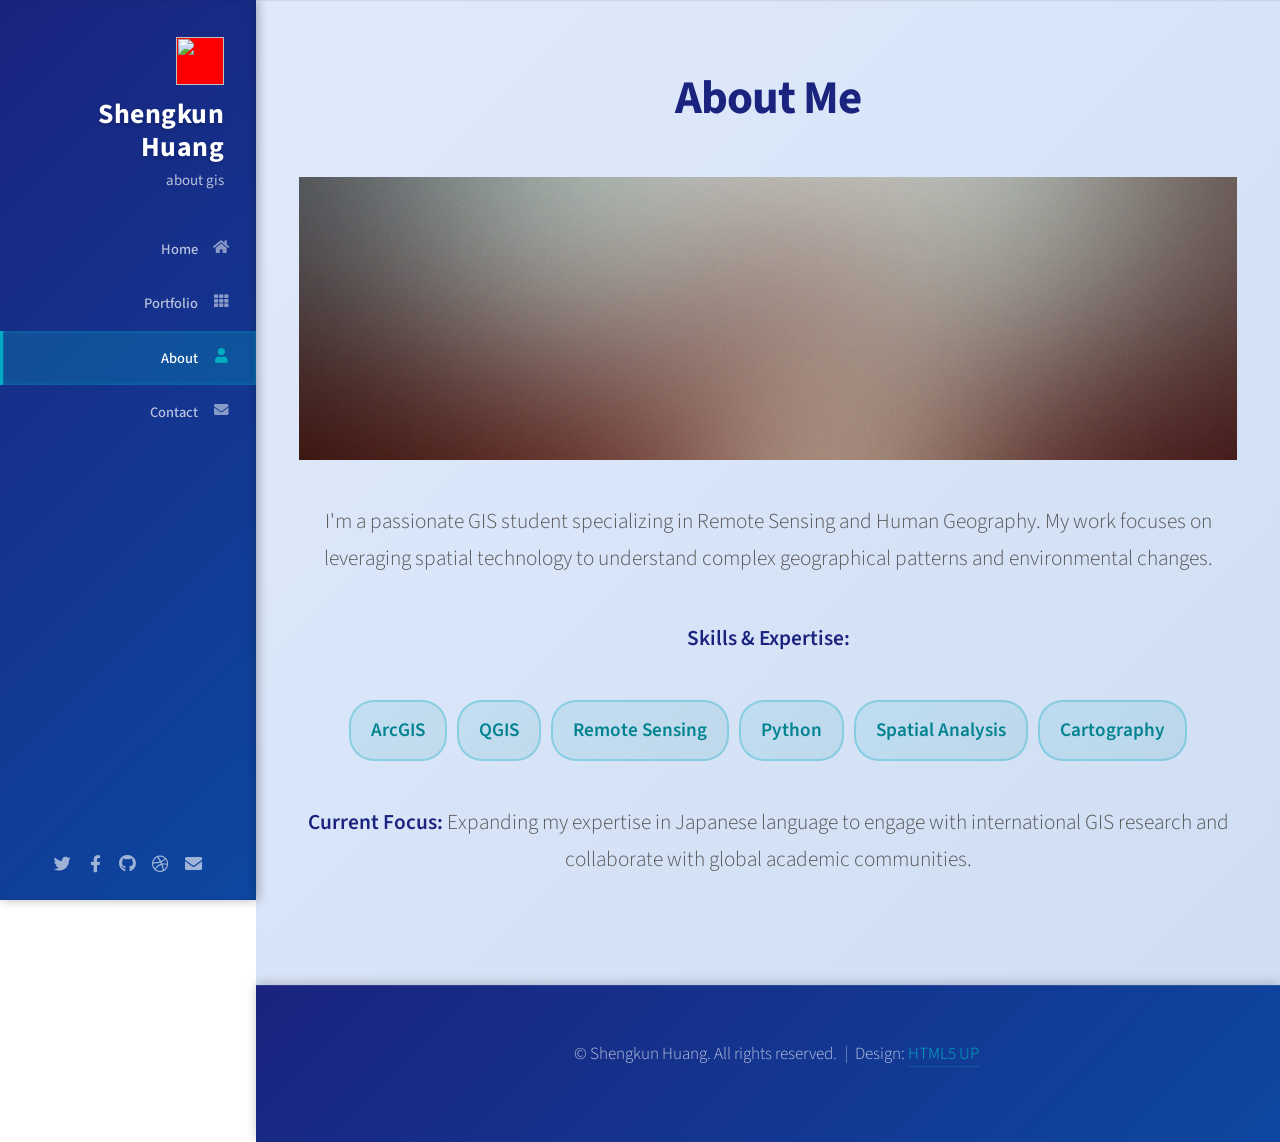
==== about.html @ 7939242e "提交" ====
<!DOCTYPE HTML>
<!--
	Prologue by HTML5 UP
	html5up.net | @ajlkn
	Free for personal and commercial use under the CCA 3.0 license (html5up.net/license)
-->
<html>
	<head>
		<title>About - Shengkun Huang</title>
		<meta charset="utf-8" />
		<meta name="viewport" content="width=device-width, initial-scale=1, user-scalable=no" />
		<link rel="stylesheet" href="assets/css/main.css" />
	</head>
	<body class="is-preload">

		<!-- Scroll Progress Bar -->
		<div class="scroll-progress" id="scrollProgress"></div>

		<!-- Header -->
			<div id="header">

				<div class="top">

					<!-- Logo -->
						<div id="logo">
							<span class="image avatar48"><img src="https://huangkunkun.oss-cn-hangzhou.aliyuncs.com/hkk/140a967895a721159be627349b148c17.jpg" alt="" /></span>
							<h1 id="title">Shengkun Huang</h1>
							<p>about gis</p>
						</div>

					<!-- Nav -->
						<nav id="nav">
							<ul>
								<li><a href="index.html" id="home-link"><span class="icon solid fa-home">Home</span></a></li>
								<li><a href="portfolio.html" id="portfolio-link"><span class="icon solid fa-th">Portfolio</span></a></li>
								<li><a href="about.html" id="about-link" class="active"><span class="icon solid fa-user">About</span></a></li>
								<li><a href="contact.html" id="contact-link"><span class="icon solid fa-envelope">Contact</span></a></li>
							</ul>
						</nav>

				</div>

				<div class="bottom">

					<!-- Social Icons -->
						<ul class="icons">
							<li><a href="#" class="icon brands fa-twitter"><span class="label">Twitter</span></a></li>
							<li><a href="#" class="icon brands fa-facebook-f"><span class="label">Facebook</span></a></li>
							<li><a href="#" class="icon brands fa-github"><span class="label">Github</span></a></li>
							<li><a href="#" class="icon brands fa-dribbble"><span class="label">Dribbble</span></a></li>
							<li><a href="#" class="icon solid fa-envelope"><span class="label">Email</span></a></li>
						</ul>

				</div>

			</div>

		<!-- Main -->
			<div id="main">

				<!-- About Me -->
					<section id="about" class="three">
						<div class="container fade-in">

							<header>
								<h2>About Me</h2>
							</header>
							
							<a href="#" class="image featured"><img src="images/pic08.jpg" alt="Profile" /></a>
							
							<p>I'm a passionate GIS student specializing in Remote Sensing and Human Geography. My work focuses on leveraging spatial technology to understand complex geographical patterns and environmental changes.</p>
												
							<p><strong>Skills & Expertise:</strong></p>
							<ul class="skill-tags">
								<li>ArcGIS</li>
								<li>QGIS</li>
								<li>Remote Sensing</li>
								<li>Python</li>
								<li>Spatial Analysis</li>
								<li>Cartography</li>
							</ul>
												
							<p style="margin-top: 1.5em;"><strong>Current Focus:</strong> Expanding my expertise in Japanese language to engage with international GIS research and collaborate with global academic communities.</p>

						</div>
					</section>

			</div>

		<!-- Footer -->
			<div id="footer">

				<!-- Copyright -->
					<ul class="copyright">
						<li>&copy; Shengkun Huang. All rights reserved.</li><li>Design: <a href="http://html5up.net">HTML5 UP</a></li>
					</ul>

			</div>

		<!-- Back to Top Button -->
			<button class="back-to-top" id="backToTop" onclick="scrollToTop()">
				<i class="icon solid fa-arrow-up"></i>
			</button>

		<!-- Scripts -->
			<script src="assets/js/jquery.min.js"></script>
			<script src="assets/js/jquery.scrolly.min.js"></script>
			<script src="assets/js/jquery.scrollex.min.js"></script>
			<script src="assets/js/browser.min.js"></script>
			<script src="assets/js/breakpoints.min.js"></script>
			<script src="assets/js/util.js"></script>
			<script src="assets/js/main.js"></script>

	</body>
</html>
---- assets/css/main.css ----
@import url("fontawesome-all.min.css");
@import url("https://fonts.googleapis.com/css?family=Source+Sans+Pro:300,300italic,400,600");

/*
	Prologue by HTML5 UP
	html5up.net | @ajlkn
	Free for personal and commercial use under the CCA 3.0 license (html5up.net/license)
*/

html, body, div, span, applet, object,
iframe, h1, h2, h3, h4, h5, h6, p, blockquote,
pre, a, abbr, acronym, address, big, cite,
code, del, dfn, em, img, ins, kbd, q, s, samp,
small, strike, strong, sub, sup, tt, var, b,
u, i, center, dl, dt, dd, ol, ul, li, fieldset,
form, label, legend, table, caption, tbody,
tfoot, thead, tr, th, td, article, aside,
canvas, details, embed, figure, figcaption,
footer, header, hgroup, menu, nav, output, ruby,
section, summary, time, mark, audio, video {
	margin: 0;
	padding: 0;
	border: 0;
	font-size: 100%;
	font: inherit;
	vertical-align: baseline;}

article, aside, details, figcaption, figure,
footer, header, hgroup, menu, nav, section {
	display: block;}

body {
	line-height: 1;
}

ol, ul {
	list-style: none;
}

blockquote, q {
	quotes: none;
}

	blockquote:before, blockquote:after, q:before, q:after {
		content: '';
		content: none;
	}

table {
	border-collapse: collapse;
	border-spacing: 0;
}

body {
	-webkit-text-size-adjust: none;
}

mark {
	background-color: transparent;
	color: inherit;
}

input::-moz-focus-inner {
	border: 0;
	padding: 0;
}

input, select, textarea {
	-moz-appearance: none;
	-webkit-appearance: none;
	-ms-appearance: none;
	appearance: none;
}

/* Basic */

	html {
		box-sizing: border-box;
		scroll-behavior: smooth;
	}

	*, *:before, *:after {
		box-sizing: inherit;
	}

	body {
		background: #fff;
		font-family: 'Source Sans Pro', sans-serif;
		font-size: 19pt;
		font-weight: 300;
		line-height: 1.75em;
		color: #555;
	}

		body.is-preload *, body.is-preload *:before, body.is-preload *:after {
			-moz-animation: none !important;
			-webkit-animation: none !important;
			-ms-animation: none !important;
			animation: none !important;
			-moz-transition: none !important;
			-webkit-transition: none !important;
			-ms-transition: none !important;
			transition: none !important;
		}

	input, textarea, select {
		font-family: 'Source Sans Pro', sans-serif;
		font-size: 19pt;
		font-weight: 300;
		line-height: 1.75em;
		color: #888;
	}

	h1, h2, h3, h4, h5, h6 {
		font-weight: 300;
		color: #666;
		line-height: 1.5em;
	}

	h1 a, h2 a, h3 a, h4 a, h5 a, h6 a {
		color: inherit;
		text-decoration: none;
	}

		h1 a strong, h2 a strong, h3 a strong, h4 a strong, h5 a strong, h6 a strong {
			color: #333;
		}

	h2 {
		font-size: 2.2em;
		letter-spacing: -1px;
		font-weight: 700;
		color: #1a237e;
		margin-bottom: 0.5em;
	}

		h2.alt {
			color: #888;
		}

			h2.alt strong {
				color: #666;
			}

	h3 {
		font-size: 1.5em;
		font-weight: 600;
		color: #0d47a1;
	}

	header {
		margin: 0 0 2em 0;
	}

		header > p {
			margin: 1em 0 0 0;
		}

	footer {
		margin: 2em 0 0 0;
	}

	strong, b {
		font-weight: 600;
		color: #1a237e;
	}

	em, i {
		font-style: italic;
	}

	a {
		text-decoration: none;
		color: inherit;
		border-bottom: dotted 1px rgba(0, 172, 193, 0.5);
		-moz-transition: color 0.35s ease-in-out, border-bottom-color 0.35s ease-in-out;
		-webkit-transition: color 0.35s ease-in-out, border-bottom-color 0.35s ease-in-out;
		-ms-transition: color 0.35s ease-in-out, border-bottom-color 0.35s ease-in-out;
		transition: color 0.35s ease-in-out, border-bottom-color 0.35s ease-in-out;
		outline: 0;
	}

		a:hover {
			color: #00acc1;
			border-bottom-color: rgba(0, 172, 193, 0);
		}

	sub {
		position: relative;
		top: 0.5em;
		font-size: 0.8em;
	}

	sup {
		position: relative;
		top: -0.5em;
		font-size: 0.8em;
	}

	hr {
		border: 0;
		border-top: solid 1px #ddd;
	}

	blockquote {
		border-left: solid 0.5em #ddd;
		padding: 1em 0 1em 2em;
		font-style: italic;
	}

	p, ul, ol, dl, table {
		margin-bottom: 2em;
	}

	br.clear {
		clear: both;
	}

/* Container */

	.container {
		margin: 0 auto;
		max-width: 100%;
		width: 1400px;
	}

		@media screen and (min-width: 961px) and (max-width: 1880px) {

			.container {
				width: 1200px;
			}

		}

		@media screen and (min-width: 961px) and (max-width: 1620px) {

			.container {
				width: 960px;
			}

		}

		@media screen and (min-width: 961px) and (max-width: 1320px) {

			.container {
				width: 100%;
			}

		}

		@media screen and (max-width: 960px) {

			.container {
				width: 100%;
			}

		}

		@media screen and (max-width: 736px) {

			.container {
				width: 100%;
			}

		}

/* Row */

	.row {
		display: flex;
		flex-wrap: wrap;
		box-sizing: border-box;
		align-items: stretch;
	}

		.row > * {
			box-sizing: border-box;
		}

		.row.gtr-uniform > * > :last-child {
			margin-bottom: 0;
		}

		.row.aln-left {
			justify-content: flex-start;
		}

		.row.aln-center {
			justify-content: center;
		}

		.row.aln-right {
			justify-content: flex-end;
		}

		.row.aln-top {
			align-items: flex-start;
		}

		.row.aln-middle {
			align-items: center;
		}

		.row.aln-bottom {
			align-items: flex-end;
		}

		.row > .imp {
			order: -1;
		}

		.row > .col-1 {
			width: 8.33333%;
		}

		.row > .off-1 {
			margin-left: 8.33333%;
		}

		.row > .col-2 {
			width: 16.66667%;
		}

		.row > .off-2 {
			margin-left: 16.66667%;
		}

		.row > .col-3 {
			width: 25%;
		}

		.row > .off-3 {
			margin-left: 25%;
		}

		.row > .col-4 {
			width: 33.33333%;
		}

		.row > .off-4 {
			margin-left: 33.33333%;
		}

		.row > .col-5 {
			width: 41.66667%;
		}

		.row > .off-5 {
			margin-left: 41.66667%;
		}

		.row > .col-6 {
			width: 50%;
		}

		.row > .off-6 {
			margin-left: 50%;
		}

		.row > .col-7 {
			width: 58.33333%;
		}

		.row > .off-7 {
			margin-left: 58.33333%;
		}

		.row > .col-8 {
			width: 66.66667%;
		}

		.row > .off-8 {
			margin-left: 66.66667%;
		}

		.row > .col-9 {
			width: 75%;
		}

		.row > .off-9 {
			margin-left: 75%;
		}

		.row > .col-10 {
			width: 83.33333%;
		}

		.row > .off-10 {
			margin-left: 83.33333%;
		}

		.row > .col-11 {
			width: 91.66667%;
		}

		.row > .off-11 {
			margin-left: 91.66667%;
		}

		.row > .col-12 {
			width: 100%;
		}

		.row > .off-12 {
			margin-left: 100%;
		}

		.row.gtr-0 {
			margin-top: 0px;
			margin-left: 0px;
		}

			.row.gtr-0 > * {
				padding: 0px 0 0 0px;
			}

			.row.gtr-0.gtr-uniform {
				margin-top: 0px;
			}

				.row.gtr-0.gtr-uniform > * {
					padding-top: 0px;
				}

		.row.gtr-25 {
			margin-top: -10px;
			margin-left: -10px;
		}

			.row.gtr-25 > * {
				padding: 10px 0 0 10px;
			}

			.row.gtr-25.gtr-uniform {
				margin-top: -10px;
			}

				.row.gtr-25.gtr-uniform > * {
					padding-top: 10px;
				}

		.row.gtr-50 {
			margin-top: -20px;
			margin-left: -20px;
		}

			.row.gtr-50 > * {
				padding: 20px 0 0 20px;
			}

			.row.gtr-50.gtr-uniform {
				margin-top: -20px;
			}

				.row.gtr-50.gtr-uniform > * {
					padding-top: 20px;
				}

		.row {
			margin-top: -40px;
			margin-left: -40px;
		}

			.row > * {
				padding: 40px 0 0 40px;
			}

			.row.gtr-uniform {
				margin-top: -40px;
			}

				.row.gtr-uniform > * {
					padding-top: 40px;
				}

		.row.gtr-150 {
			margin-top: -60px;
			margin-left: -60px;
		}

			.row.gtr-150 > * {
				padding: 60px 0 0 60px;
			}

			.row.gtr-150.gtr-uniform {
				margin-top: -60px;
			}

				.row.gtr-150.gtr-uniform > * {
					padding-top: 60px;
				}

		.row.gtr-200 {
			margin-top: -80px;
			margin-left: -80px;
		}

			.row.gtr-200 > * {
				padding: 80px 0 0 80px;
			}

			.row.gtr-200.gtr-uniform {
				margin-top: -80px;
			}

				.row.gtr-200.gtr-uniform > * {
					padding-top: 80px;
				}

		@media screen and (min-width: 961px) and (max-width: 1880px) {

			.row {
				display: flex;
				flex-wrap: wrap;
				box-sizing: border-box;
				align-items: stretch;
			}

				.row > * {
					box-sizing: border-box;
				}

				.row.gtr-uniform > * > :last-child {
					margin-bottom: 0;
				}

				.row.aln-left {
					justify-content: flex-start;
				}

				.row.aln-center {
					justify-content: center;
				}

				.row.aln-right {
					justify-content: flex-end;
				}

				.row.aln-top {
					align-items: flex-start;
				}

				.row.aln-middle {
					align-items: center;
				}

				.row.aln-bottom {
					align-items: flex-end;
				}

				.row > .imp-wide {
					order: -1;
				}

				.row > .col-1-wide {
					width: 8.33333%;
				}

				.row > .off-1-wide {
					margin-left: 8.33333%;
				}

				.row > .col-2-wide {
					width: 16.66667%;
				}

				.row > .off-2-wide {
					margin-left: 16.66667%;
				}

				.row > .col-3-wide {
					width: 25%;
				}

				.row > .off-3-wide {
					margin-left: 25%;
				}

				.row > .col-4-wide {
					width: 33.33333%;
				}

				.row > .off-4-wide {
					margin-left: 33.33333%;
				}

				.row > .col-5-wide {
					width: 41.66667%;
				}

				.row > .off-5-wide {
					margin-left: 41.66667%;
				}

				.row > .col-6-wide {
					width: 50%;
				}

				.row > .off-6-wide {
					margin-left: 50%;
				}

				.row > .col-7-wide {
					width: 58.33333%;
				}

				.row > .off-7-wide {
					margin-left: 58.33333%;
				}

				.row > .col-8-wide {
					width: 66.66667%;
				}

				.row > .off-8-wide {
					margin-left: 66.66667%;
				}

				.row > .col-9-wide {
					width: 75%;
				}

				.row > .off-9-wide {
					margin-left: 75%;
				}

				.row > .col-10-wide {
					width: 83.33333%;
				}

				.row > .off-10-wide {
					margin-left: 83.33333%;
				}

				.row > .col-11-wide {
					width: 91.66667%;
				}

				.row > .off-11-wide {
					margin-left: 91.66667%;
				}

				.row > .col-12-wide {
					width: 100%;
				}

				.row > .off-12-wide {
					margin-left: 100%;
				}

				.row.gtr-0 {
					margin-top: 0px;
					margin-left: 0px;
				}

					.row.gtr-0 > * {
						padding: 0px 0 0 0px;
					}

					.row.gtr-0.gtr-uniform {
						margin-top: 0px;
					}

						.row.gtr-0.gtr-uniform > * {
							padding-top: 0px;
						}

				.row.gtr-25 {
					margin-top: -10px;
					margin-left: -10px;
				}

					.row.gtr-25 > * {
						padding: 10px 0 0 10px;
					}

					.row.gtr-25.gtr-uniform {
						margin-top: -10px;
					}

						.row.gtr-25.gtr-uniform > * {
							padding-top: 10px;
						}

				.row.gtr-50 {
					margin-top: -20px;
					margin-left: -20px;
				}

					.row.gtr-50 > * {
						padding: 20px 0 0 20px;
					}

					.row.gtr-50.gtr-uniform {
						margin-top: -20px;
					}

						.row.gtr-50.gtr-uniform > * {
							padding-top: 20px;
						}

				.row {
					margin-top: -40px;
					margin-left: -40px;
				}

					.row > * {
						padding: 40px 0 0 40px;
					}

					.row.gtr-uniform {
						margin-top: -40px;
					}

						.row.gtr-uniform > * {
							padding-top: 40px;
						}

				.row.gtr-150 {
					margin-top: -60px;
					margin-left: -60px;
				}

					.row.gtr-150 > * {
						padding: 60px 0 0 60px;
					}

					.row.gtr-150.gtr-uniform {
						margin-top: -60px;
					}

						.row.gtr-150.gtr-uniform > * {
							padding-top: 60px;
						}

				.row.gtr-200 {
					margin-top: -80px;
					margin-left: -80px;
				}

					.row.gtr-200 > * {
						padding: 80px 0 0 80px;
					}

					.row.gtr-200.gtr-uniform {
						margin-top: -80px;
					}

						.row.gtr-200.gtr-uniform > * {
							padding-top: 80px;
						}

		}

		@media screen and (min-width: 961px) and (max-width: 1620px) {

			.row {
				display: flex;
				flex-wrap: wrap;
				box-sizing: border-box;
				align-items: stretch;
			}

				.row > * {
					box-sizing: border-box;
				}

				.row.gtr-uniform > * > :last-child {
					margin-bottom: 0;
				}

				.row.aln-left {
					justify-content: flex-start;
				}

				.row.aln-center {
					justify-content: center;
				}

				.row.aln-right {
					justify-content: flex-end;
				}

				.row.aln-top {
					align-items: flex-start;
				}

				.row.aln-middle {
					align-items: center;
				}

				.row.aln-bottom {
					align-items: flex-end;
				}

				.row > .imp-normal {
					order: -1;
				}

				.row > .col-1-normal {
					width: 8.33333%;
				}

				.row > .off-1-normal {
					margin-left: 8.33333%;
				}

				.row > .col-2-normal {
					width: 16.66667%;
				}

				.row > .off-2-normal {
					margin-left: 16.66667%;
				}

				.row > .col-3-normal {
					width: 25%;
				}

				.row > .off-3-normal {
					margin-left: 25%;
				}

				.row > .col-4-normal {
					width: 33.33333%;
				}

				.row > .off-4-normal {
					margin-left: 33.33333%;
				}

				.row > .col-5-normal {
					width: 41.66667%;
				}

				.row > .off-5-normal {
					margin-left: 41.66667%;
				}

				.row > .col-6-normal {
					width: 50%;
				}

				.row > .off-6-normal {
					margin-left: 50%;
				}

				.row > .col-7-normal {
					width: 58.33333%;
				}

				.row > .off-7-normal {
					margin-left: 58.33333%;
				}

				.row > .col-8-normal {
					width: 66.66667%;
				}

				.row > .off-8-normal {
					margin-left: 66.66667%;
				}

				.row > .col-9-normal {
					width: 75%;
				}

				.row > .off-9-normal {
					margin-left: 75%;
				}

				.row > .col-10-normal {
					width: 83.33333%;
				}

				.row > .off-10-normal {
					margin-left: 83.33333%;
				}

				.row > .col-11-normal {
					width: 91.66667%;
				}

				.row > .off-11-normal {
					margin-left: 91.66667%;
				}

				.row > .col-12-normal {
					width: 100%;
				}

				.row > .off-12-normal {
					margin-left: 100%;
				}

				.row.gtr-0 {
					margin-top: 0px;
					margin-left: 0px;
				}

					.row.gtr-0 > * {
						padding: 0px 0 0 0px;
					}

					.row.gtr-0.gtr-uniform {
						margin-top: 0px;
					}

						.row.gtr-0.gtr-uniform > * {
							padding-top: 0px;
						}

				.row.gtr-25 {
					margin-top: -10px;
					margin-left: -10px;
				}

					.row.gtr-25 > * {
						padding: 10px 0 0 10px;
					}

					.row.gtr-25.gtr-uniform {
						margin-top: -10px;
					}

						.row.gtr-25.gtr-uniform > * {
							padding-top: 10px;
						}

				.row.gtr-50 {
					margin-top: -20px;
					margin-left: -20px;
				}

					.row.gtr-50 > * {
						padding: 20px 0 0 20px;
					}

					.row.gtr-50.gtr-uniform {
						margin-top: -20px;
					}

						.row.gtr-50.gtr-uniform > * {
							padding-top: 20px;
						}

				.row {
					margin-top: -40px;
					margin-left: -40px;
				}

					.row > * {
						padding: 40px 0 0 40px;
					}

					.row.gtr-uniform {
						margin-top: -40px;
					}

						.row.gtr-uniform > * {
							padding-top: 40px;
						}

				.row.gtr-150 {
					margin-top: -60px;
					margin-left: -60px;
				}

					.row.gtr-150 > * {
						padding: 60px 0 0 60px;
					}

					.row.gtr-150.gtr-uniform {
						margin-top: -60px;
					}

						.row.gtr-150.gtr-uniform > * {
							padding-top: 60px;
						}

				.row.gtr-200 {
					margin-top: -80px;
					margin-left: -80px;
				}

					.row.gtr-200 > * {
						padding: 80px 0 0 80px;
					}

					.row.gtr-200.gtr-uniform {
						margin-top: -80px;
					}

						.row.gtr-200.gtr-uniform > * {
							padding-top: 80px;
						}

		}

		@media screen and (min-width: 961px) and (max-width: 1320px) {

			.row {
				display: flex;
				flex-wrap: wrap;
				box-sizing: border-box;
				align-items: stretch;
			}

				.row > * {
					box-sizing: border-box;
				}

				.row.gtr-uniform > * > :last-child {
					margin-bottom: 0;
				}

				.row.aln-left {
					justify-content: flex-start;
				}

				.row.aln-center {
					justify-content: center;
				}

				.row.aln-right {
					justify-content: flex-end;
				}

				.row.aln-top {
					align-items: flex-start;
				}

				.row.aln-middle {
					align-items: center;
				}

				.row.aln-bottom {
					align-items: flex-end;
				}

				.row > .imp-narrow {
					order: -1;
				}

				.row > .col-1-narrow {
					width: 8.33333%;
				}

				.row > .off-1-narrow {
					margin-left: 8.33333%;
				}

				.row > .col-2-narrow {
					width: 16.66667%;
				}

				.row > .off-2-narrow {
					margin-left: 16.66667%;
				}

				.row > .col-3-narrow {
					width: 25%;
				}

				.row > .off-3-narrow {
					margin-left: 25%;
				}

				.row > .col-4-narrow {
					width: 33.33333%;
				}

				.row > .off-4-narrow {
					margin-left: 33.33333%;
				}

				.row > .col-5-narrow {
					width: 41.66667%;
				}

				.row > .off-5-narrow {
					margin-left: 41.66667%;
				}

				.row > .col-6-narrow {
					width: 50%;
				}

				.row > .off-6-narrow {
					margin-left: 50%;
				}

				.row > .col-7-narrow {
					width: 58.33333%;
				}

				.row > .off-7-narrow {
					margin-left: 58.33333%;
				}

				.row > .col-8-narrow {
					width: 66.66667%;
				}

				.row > .off-8-narrow {
					margin-left: 66.66667%;
				}

				.row > .col-9-narrow {
					width: 75%;
				}

				.row > .off-9-narrow {
					margin-left: 75%;
				}

				.row > .col-10-narrow {
					width: 83.33333%;
				}

				.row > .off-10-narrow {
					margin-left: 83.33333%;
				}

				.row > .col-11-narrow {
					width: 91.66667%;
				}

				.row > .off-11-narrow {
					margin-left: 91.66667%;
				}

				.row > .col-12-narrow {
					width: 100%;
				}

				.row > .off-12-narrow {
					margin-left: 100%;
				}

				.row.gtr-0 {
					margin-top: 0px;
					margin-left: 0px;
				}

					.row.gtr-0 > * {
						padding: 0px 0 0 0px;
					}

					.row.gtr-0.gtr-uniform {
						margin-top: 0px;
					}

						.row.gtr-0.gtr-uniform > * {
							padding-top: 0px;
						}

				.row.gtr-25 {
					margin-top: -5px;
					margin-left: -5px;
				}

					.row.gtr-25 > * {
						padding: 5px 0 0 5px;
					}

					.row.gtr-25.gtr-uniform {
						margin-top: -5px;
					}

						.row.gtr-25.gtr-uniform > * {
							padding-top: 5px;
						}

				.row.gtr-50 {
					margin-top: -10px;
					margin-left: -10px;
				}

					.row.gtr-50 > * {
						padding: 10px 0 0 10px;
					}

					.row.gtr-50.gtr-uniform {
						margin-top: -10px;
					}

						.row.gtr-50.gtr-uniform > * {
							padding-top: 10px;
						}

				.row {
					margin-top: -20px;
					margin-left: -20px;
				}

					.row > * {
						padding: 20px 0 0 20px;
					}

					.row.gtr-uniform {
						margin-top: -20px;
					}

						.row.gtr-uniform > * {
							padding-top: 20px;
						}

				.row.gtr-150 {
					margin-top: -30px;
					margin-left: -30px;
				}

					.row.gtr-150 > * {
						padding: 30px 0 0 30px;
					}

					.row.gtr-150.gtr-uniform {
						margin-top: -30px;
					}

						.row.gtr-150.gtr-uniform > * {
							padding-top: 30px;
						}

				.row.gtr-200 {
					margin-top: -40px;
					margin-left: -40px;
				}

					.row.gtr-200 > * {
						padding: 40px 0 0 40px;
					}

					.row.gtr-200.gtr-uniform {
						margin-top: -40px;
					}

						.row.gtr-200.gtr-uniform > * {
							padding-top: 40px;
						}

		}

		@media screen and (max-width: 960px) {

			.row {
				display: flex;
				flex-wrap: wrap;
				box-sizing: border-box;
				align-items: stretch;
			}

				.row > * {
					box-sizing: border-box;
				}

				.row.gtr-uniform > * > :last-child {
					margin-bottom: 0;
				}

				.row.aln-left {
					justify-content: flex-start;
				}

				.row.aln-center {
					justify-content: center;
				}

				.row.aln-right {
					justify-content: flex-end;
				}

				.row.aln-top {
					align-items: flex-start;
				}

				.row.aln-middle {
					align-items: center;
				}

				.row.aln-bottom {
					align-items: flex-end;
				}

				.row > .imp-narrower {
					order: -1;
				}

				.row > .col-1-narrower {
					width: 8.33333%;
				}

				.row > .off-1-narrower {
					margin-left: 8.33333%;
				}

				.row > .col-2-narrower {
					width: 16.66667%;
				}

				.row > .off-2-narrower {
					margin-left: 16.66667%;
				}

				.row > .col-3-narrower {
					width: 25%;
				}

				.row > .off-3-narrower {
					margin-left: 25%;
				}

				.row > .col-4-narrower {
					width: 33.33333%;
				}

				.row > .off-4-narrower {
					margin-left: 33.33333%;
				}

				.row > .col-5-narrower {
					width: 41.66667%;
				}

				.row > .off-5-narrower {
					margin-left: 41.66667%;
				}

				.row > .col-6-narrower {
					width: 50%;
				}

				.row > .off-6-narrower {
					margin-left: 50%;
				}

				.row > .col-7-narrower {
					width: 58.33333%;
				}

				.row > .off-7-narrower {
					margin-left: 58.33333%;
				}

				.row > .col-8-narrower {
					width: 66.66667%;
				}

				.row > .off-8-narrower {
					margin-left: 66.66667%;
				}

				.row > .col-9-narrower {
					width: 75%;
				}

				.row > .off-9-narrower {
					margin-left: 75%;
				}

				.row > .col-10-narrower {
					width: 83.33333%;
				}

				.row > .off-10-narrower {
					margin-left: 83.33333%;
				}

				.row > .col-11-narrower {
					width: 91.66667%;
				}

				.row > .off-11-narrower {
					margin-left: 91.66667%;
				}

				.row > .col-12-narrower {
					width: 100%;
				}

				.row > .off-12-narrower {
					margin-left: 100%;
				}

				.row.gtr-0 {
					margin-top: 0px;
					margin-left: 0px;
				}

					.row.gtr-0 > * {
						padding: 0px 0 0 0px;
					}

					.row.gtr-0.gtr-uniform {
						margin-top: 0px;
					}

						.row.gtr-0.gtr-uniform > * {
							padding-top: 0px;
						}

				.row.gtr-25 {
					margin-top: -5px;
					margin-left: -5px;
				}

					.row.gtr-25 > * {
						padding: 5px 0 0 5px;
					}

					.row.gtr-25.gtr-uniform {
						margin-top: -5px;
					}

						.row.gtr-25.gtr-uniform > * {
							padding-top: 5px;
						}

				.row.gtr-50 {
					margin-top: -10px;
					margin-left: -10px;
				}

					.row.gtr-50 > * {
						padding: 10px 0 0 10px;
					}

					.row.gtr-50.gtr-uniform {
						margin-top: -10px;
					}

						.row.gtr-50.gtr-uniform > * {
							padding-top: 10px;
						}

				.row {
					margin-top: -20px;
					margin-left: -20px;
				}

					.row > * {
						padding: 20px 0 0 20px;
					}

					.row.gtr-uniform {
						margin-top: -20px;
					}

						.row.gtr-uniform > * {
							padding-top: 20px;
						}

				.row.gtr-150 {
					margin-top: -30px;
					margin-left: -30px;
				}

					.row.gtr-150 > * {
						padding: 30px 0 0 30px;
					}

					.row.gtr-150.gtr-uniform {
						margin-top: -30px;
					}

						.row.gtr-150.gtr-uniform > * {
							padding-top: 30px;
						}

				.row.gtr-200 {
					margin-top: -40px;
					margin-left: -40px;
				}

					.row.gtr-200 > * {
						padding: 40px 0 0 40px;
					}

					.row.gtr-200.gtr-uniform {
						margin-top: -40px;
					}

						.row.gtr-200.gtr-uniform > * {
							padding-top: 40px;
						}

		}

		@media screen and (max-width: 736px) {

			.row {
				display: flex;
				flex-wrap: wrap;
				box-sizing: border-box;
				align-items: stretch;
			}

				.row > * {
					box-sizing: border-box;
				}

				.row.gtr-uniform > * > :last-child {
					margin-bottom: 0;
				}

				.row.aln-left {
					justify-content: flex-start;
				}

				.row.aln-center {
					justify-content: center;
				}

				.row.aln-right {
					justify-content: flex-end;
				}

				.row.aln-top {
					align-items: flex-start;
				}

				.row.aln-middle {
					align-items: center;
				}

				.row.aln-bottom {
					align-items: flex-end;
				}

				.row > .imp-mobile {
					order: -1;
				}

				.row > .col-1-mobile {
					width: 8.33333%;
				}

				.row > .off-1-mobile {
					margin-left: 8.33333%;
				}

				.row > .col-2-mobile {
					width: 16.66667%;
				}

				.row > .off-2-mobile {
					margin-left: 16.66667%;
				}

				.row > .col-3-mobile {
					width: 25%;
				}

				.row > .off-3-mobile {
					margin-left: 25%;
				}

				.row > .col-4-mobile {
					width: 33.33333%;
				}

				.row > .off-4-mobile {
					margin-left: 33.33333%;
				}

				.row > .col-5-mobile {
					width: 41.66667%;
				}

				.row > .off-5-mobile {
					margin-left: 41.66667%;
				}

				.row > .col-6-mobile {
					width: 50%;
				}

				.row > .off-6-mobile {
					margin-left: 50%;
				}

				.row > .col-7-mobile {
					width: 58.33333%;
				}

				.row > .off-7-mobile {
					margin-left: 58.33333%;
				}

				.row > .col-8-mobile {
					width: 66.66667%;
				}

				.row > .off-8-mobile {
					margin-left: 66.66667%;
				}

				.row > .col-9-mobile {
					width: 75%;
				}

				.row > .off-9-mobile {
					margin-left: 75%;
				}

				.row > .col-10-mobile {
					width: 83.33333%;
				}

				.row > .off-10-mobile {
					margin-left: 83.33333%;
				}

				.row > .col-11-mobile {
					width: 91.66667%;
				}

				.row > .off-11-mobile {
					margin-left: 91.66667%;
				}

				.row > .col-12-mobile {
					width: 100%;
				}

				.row > .off-12-mobile {
					margin-left: 100%;
				}

				.row.gtr-0 {
					margin-top: 0px;
					margin-left: 0px;
				}

					.row.gtr-0 > * {
						padding: 0px 0 0 0px;
					}

					.row.gtr-0.gtr-uniform {
						margin-top: 0px;
					}

						.row.gtr-0.gtr-uniform > * {
							padding-top: 0px;
						}

				.row.gtr-25 {
					margin-top: -5px;
					margin-left: -5px;
				}

					.row.gtr-25 > * {
						padding: 5px 0 0 5px;
					}

					.row.gtr-25.gtr-uniform {
						margin-top: -5px;
					}

						.row.gtr-25.gtr-uniform > * {
							padding-top: 5px;
						}

				.row.gtr-50 {
					margin-top: -10px;
					margin-left: -10px;
				}

					.row.gtr-50 > * {
						padding: 10px 0 0 10px;
					}

					.row.gtr-50.gtr-uniform {
						margin-top: -10px;
					}

						.row.gtr-50.gtr-uniform > * {
							padding-top: 10px;
						}

				.row {
					margin-top: -20px;
					margin-left: -20px;
				}

					.row > * {
						padding: 20px 0 0 20px;
					}

					.row.gtr-uniform {
						margin-top: -20px;
					}

						.row.gtr-uniform > * {
							padding-top: 20px;
						}

				.row.gtr-150 {
					margin-top: -30px;
					margin-left: -30px;
				}

					.row.gtr-150 > * {
						padding: 30px 0 0 30px;
					}

					.row.gtr-150.gtr-uniform {
						margin-top: -30px;
					}

						.row.gtr-150.gtr-uniform > * {
							padding-top: 30px;
						}

				.row.gtr-200 {
					margin-top: -40px;
					margin-left: -40px;
				}

					.row.gtr-200 > * {
						padding: 40px 0 0 40px;
					}

					.row.gtr-200.gtr-uniform {
						margin-top: -40px;
					}

						.row.gtr-200.gtr-uniform > * {
							padding-top: 40px;
						}

		}

/* Sections/Article */

	section, article {
		margin-bottom: 3em;
	}

		section > :last-child,
		section > .container, section:last-child, article > :last-child,
		article > .container, article:last-child {
			margin-bottom: 0;
		}

		.row > section, .row > article {
			margin-bottom: 0;
		}

/* Image */

	.image {
		display: inline-block;
		border: 0;
	}

		.image img {
			display: block;
			width: 100%;
		}

		.image.avatar48 {
			width: 48px;
			height: 48px;
			background: #f00;
		}

			.image.avatar48 img {
				width: 48px;
				height: 48px;
			}

		.image.fit {
			display: block;
			width: 100%;
		}

		.image.featured {
			display: block;
			width: 100%;
			margin: 0 0 2em 0;
		}

		.image.left {
			float: left;
			margin: 0 2em 2em 0;
		}

		.image.centered {
			display: block;
			margin: 0 0 2em 0;
		}

			.image.centered img {
				margin: 0 auto;
				width: auto;
			}

/* List */

	ul {
		list-style: disc;
		padding-left: 1em;
	}

		ul li {
			padding-left: 0.5em;
		}

	ol {
		list-style: decimal;
		padding-left: 1.25em;
	}

		ol li {
			padding-left: 0.25em;
		}

/* Icons */

	ul.icons {
		cursor: default;
		list-style: none;
		padding-left: 0;
	}

		ul.icons li {
			display: inline-block;
			padding-left: 0;
		}

		ul.icons a {
			display: inline-block;
			width: 2em;
			height: 2em;
			line-height: 2em;
			text-align: center;
			border: 0;
		}

/* Form */

	form label {
		display: block;
		text-align: left;
		margin-bottom: 0.5em;
	}

	form input[type="text"],
	form input[type="email"],
	form input[type="password"],
	form select,
	form textarea {
		position: relative;
		-webkit-appearance: none;
		display: block;
		border: 0;
		outline: 0;
		background: #fff;
		width: 100%;
		border-radius: 8px;
		padding: 1em 1.2em 1em 1.2em;
		box-shadow: 0 2px 10px rgba(0, 0, 0, 0.08);
		border: 2px solid #e0e0e0;
		-moz-transition: all 0.3s ease;
		-webkit-transition: all 0.3s ease;
		-ms-transition: all 0.3s ease;
		transition: all 0.3s ease;
		font-size: 0.95em;
	}

		form input[type="text"]:focus,
		form input[type="email"]:focus,
		form input[type="password"]:focus,
		form select:focus,
		form textarea:focus {
			box-shadow: 0 4px 15px rgba(0, 172, 193, 0.2);
			border-color: #00acc1;
			background: #fff;
		}

	form input[type="text"],
	form input[type="email"],
	form input[type="password"],
	form select {
		line-height: 1.25em;
	}

	form textarea {
		min-height: 14em;
	}

	form ::-webkit-input-placeholder {
		color: #555 !important;
	}

	form :-moz-placeholder {
		color: #555 !important;
	}

	form ::-moz-placeholder {
		color: #555 !important;
	}

	form :-ms-input-placeholder {
		color: #555 !important;
	}

	form ::-moz-focus-inner {
		border: 0;
	}

/* Table */

	table {
		width: 100%;
		text-align: left;
	}

		table tbody tr:nth-child(2n+2) {
			background: #f4f4f4;
		}

		table td {
			padding: 0.5em 1em 0.5em 1em;
		}

		table th {
			text-align: left;
			padding: 0.5em 1em 0.5em 1em;
			color: #fff;
			background: #222729 url("images/overlay.png");
		}

		table thead {
			background: #444;
			color: #fff;
		}

		table tfoot {
			background: #eee;
		}

/* Button */

	input[type="button"],
	input[type="submit"],
	input[type="reset"],
	button,
	.button {
		position: relative;
		display: inline-block;
		border-radius: 25px;
		color: #fff !important;
		text-decoration: none;
		padding: 0.9em 2.8em 0.9em 2.8em;
		background: linear-gradient(135deg, #00acc1 0%, #00838f 100%);
		border: 0;
		cursor: pointer;
		font-weight: 600;
		letter-spacing: 0.5px;
		box-shadow: 0 4px 15px rgba(0, 172, 193, 0.4);
		-moz-transition: all 0.3s ease;
		-webkit-transition: all 0.3s ease;
		-ms-transition: all 0.3s ease;
		transition: all 0.3s ease;
	}

		input[type="button"]:hover,
		input[type="submit"]:hover,
		input[type="reset"]:hover,
		button:hover,
		.button:hover {
			transform: translateY(-2px);
			box-shadow: 0 6px 20px rgba(0, 172, 193, 0.6);
			background: linear-gradient(135deg, #00bcd4 0%, #0097a7 100%);
		}

		input[type="button"]:active,
		input[type="submit"]:active,
		input[type="reset"]:active,
		button:active,
		.button:active {
			transform: translateY(0);
			box-shadow: 0 2px 10px rgba(0, 172, 193, 0.4);
		}

/* Item */

	.item {
		box-shadow: 0 4px 20px rgba(0, 0, 0, 0.1);
		margin-bottom: 40px;
		border-radius: 12px;
		overflow: hidden;
		-moz-transition: all 0.3s ease;
		-webkit-transition: all 0.3s ease;
		-ms-transition: all 0.3s ease;
		transition: all 0.3s ease;
		background: #fff;
	}

		.item:hover {
			transform: translateY(-8px);
			box-shadow: 0 12px 30px rgba(0, 172, 193, 0.3);
		}

		.item .image {
			overflow: hidden;
		}

		.item .image img {
			-moz-transition: transform 0.5s ease;
			-webkit-transition: transform 0.5s ease;
			-ms-transition: transform 0.5s ease;
			transition: transform 0.5s ease;
		}

		.item:hover .image img {
			transform: scale(1.1);
		}

		.item header {
			background: #fff;
			margin: 0;
			padding: 1.2em 0 1.2em 0;
			font-size: 0.8em;
			border-top: 2px solid #f0f0f0;
		}

			.item header h3 {
				font-size: 1em;
				color: #1a237e;
				font-weight: 600;
				-moz-transition: color 0.3s ease;
				-webkit-transition: color 0.3s ease;
				-ms-transition: color 0.3s ease;
				transition: color 0.3s ease;
			}

		.item:hover header h3 {
			color: #00acc1;
		}

/* Skill Tags */

	.skill-tags {
		list-style: none;
		padding: 0;
		display: flex;
		flex-wrap: wrap;
		gap: 10px;
		justify-content: center;
		margin: 2em 0;
	}

		.skill-tags li {
			background: linear-gradient(135deg, rgba(0, 172, 193, 0.1) 0%, rgba(0, 131, 143, 0.1) 100%);
			padding: 10px 20px;
			border-radius: 25px;
			font-size: 0.9em;
			color: #00838f;
			font-weight: 600;
			border: 2px solid rgba(0, 172, 193, 0.3);
			-moz-transition: all 0.3s ease;
			-webkit-transition: all 0.3s ease;
			-ms-transition: all 0.3s ease;
			transition: all 0.3s ease;
			cursor: default;
		}

			.skill-tags li:hover {
				background: linear-gradient(135deg, rgba(0, 172, 193, 0.2) 0%, rgba(0, 131, 143, 0.2) 100%);
				border-color: #00acc1;
				transform: translateY(-2px);
				box-shadow: 0 4px 12px rgba(0, 172, 193, 0.3);
			}

/* Icons */

	.icon {
		text-decoration: none;
		text-decoration: none;
	}

		.icon:before {
			-moz-osx-font-smoothing: grayscale;
			-webkit-font-smoothing: antialiased;
			display: inline-block;
			font-style: normal;
			font-variant: normal;
			text-rendering: auto;
			line-height: 1;
			text-transform: none !important;
			font-family: 'Font Awesome 5 Free';
			font-weight: 400;
		}

		.icon:before {
			line-height: inherit;
		}

		.icon > .label {
			display: none;
		}

		.icon.solid:before {
			font-weight: 900;
		}

		.icon.brands:before {
			font-family: 'Font Awesome 5 Brands';
		}

/* Header */

	#header {
		display: -moz-flex;
		display: -webkit-flex;
		display: -ms-flex;
		display: flex;
		-moz-flex-direction: column;
		-webkit-flex-direction: column;
		-ms-flex-direction: column;
		flex-direction: column;
		-moz-justify-content: space-between;
		-webkit-justify-content: space-between;
		-ms-justify-content: space-between;
		justify-content: space-between;
		background: linear-gradient(135deg, #1a237e 0%, #0d47a1 100%);
		box-shadow: inset -0.25em 0 0.25em 0 rgba(0, 0, 0, 0.1), 2px 0 10px rgba(0, 0, 0, 0.3);
		color: #fff;
		height: 100%;
		left: 0;
		overflow-y: auto;
		position: fixed;
		text-align: right;
		top: 0;
		width: 375px;
	}

		#header .top {
			-moz-flex-grow: 1;
			-webkit-flex-grow: 1;
			-ms-flex-grow: 1;
			flex-grow: 1;
		}

		#header .bottom {
			-moz-flex-shrink: 0;
			-webkit-flex-shrink: 0;
			-ms-flex-shrink: 0;
			flex-shrink: 0;
			padding: 1.5em 0 0.75em 0;
		}

			#header .bottom > :last-child {
				margin-bottom: 0;
			}

		#header .icons {
			font-size: 0.8em;
			text-align: center;
		}

			#header .icons a {
				color: rgba(255, 255, 255, 0.6);
				-moz-transition: all 0.3s ease;
				-webkit-transition: all 0.3s ease;
				-ms-transition: all 0.3s ease;
				transition: all 0.3s ease;
				transform: scale(1);
			}
			
				#header .icons a:hover {
					color: #00acc1;
					transform: scale(1.2);
				}

	#logo {
		position: relative;
		margin: 1.75em 1.5em 1.5em 1.5em;
		min-height: 48px;
		cursor: default;
	}

		#logo h1 {
			position: relative;
			color: #fff;
			font-weight: 700;
			font-size: 1.3em;
			line-height: 1.2em;
			letter-spacing: 0.5px;
			text-shadow: 0 2px 4px rgba(0, 0, 0, 0.2);
		}

		#logo p {
			position: relative;
			display: block;
			font-size: 0.7em;
			color: rgba(255, 255, 255, 0.7);
			line-height: 1.25em;
			margin: 0.5em 0 0 0;
			font-weight: 400;
		}

		#logo .image {
			position: absolute;
			left: 0;
			top: 0;
		}

	#nav ul {
		list-style: none;
		padding-left: 0;
		margin-bottom: 0;
	}

		#nav ul li {
			padding-left: 0;
		}

			#nav ul li a {
				display: block;
				padding: 0.7em 1.5em 0.7em 1.5em;
				color: rgba(255, 255, 255, 0.7);
				text-decoration: none;
				outline: 0;
				border: 0;
				-moz-transition: all 0.3s ease;
				-webkit-transition: all 0.3s ease;
				-ms-transition: all 0.3s ease;
				transition: all 0.3s ease;
				border-left: 3px solid transparent;
			}
			
				#nav ul li a:hover {
					background: rgba(255, 255, 255, 0.1);
					color: #fff;
					border-left-color: #00acc1;
					padding-left: 1.8em;
				}

				#nav ul li a span {
					position: relative;
					display: block;
					font-size: 0.85em;
					font-weight: 500;
				}
				
					#nav ul li a span:before {
						position: absolute;
						left: 0;
						color: rgba(255, 255, 255, 0.5);
						text-align: center;
						width: 1.25em;
						line-height: 1.75em;
						-moz-transition: color 0.3s ease;
						-webkit-transition: color 0.3s ease;
						-ms-transition: color 0.3s ease;
						transition: color 0.3s ease;
					}

				#nav ul li a.active {
					background: rgba(0, 172, 193, 0.25);
					box-shadow: inset 0 0 0.25em 0 rgba(0, 172, 193, 0.4);
					color: #fff;
					border-left-color: #00acc1;
					font-weight: 600;
				}

					#nav ul li a.active span:before {
						color: #00acc1;
						font-weight: 900;
					}

/* Footer */

	#footer {
		margin-left: 375px;
		text-align: center;
		background: linear-gradient(135deg, #1a237e 0%, #0d47a1 100%);
		padding: 3em 0 4em 0;
		box-shadow: inset 0 1px 0 0 rgba(255, 255, 255, 0.1), 0 -2px 10px rgba(0, 0, 0, 0.2);
		font-size: 0.8em;
		color: rgba(255, 255, 255, 0.8);
	}

		#footer .copyright {
			cursor: default;
			margin: 0;
		}

			#footer .copyright li {
				display: inline-block;
				line-height: 1em;
				border-left: solid 1px rgba(255, 255, 255, 0.3);
				padding: 0 0 0 0.5em;
				margin: 0 0 0 0.5em;
				color: rgba(255, 255, 255, 0.7);
			}

				#footer .copyright li:first-child {
					border-left: 0;
					padding-left: 0;
					margin-left: 0;
				}

				#footer .copyright li a {
					color: #00acc1;
					-moz-transition: all 0.3s ease;
					-webkit-transition: all 0.3s ease;
					-ms-transition: all 0.3s ease;
					transition: all 0.3s ease;
				}

					#footer .copyright li a:hover {
						color: #fff;
						text-shadow: 0 0 10px rgba(0, 172, 193, 0.8);
					}

/* Scroll Animation */

	.fade-in {
		opacity: 0;
		transform: translateY(30px);
		-moz-transition: opacity 0.6s ease, transform 0.6s ease;
		-webkit-transition: opacity 0.6s ease, transform 0.6s ease;
		-ms-transition: opacity 0.6s ease, transform 0.6s ease;
		transition: opacity 0.6s ease, transform 0.6s ease;
	}

	.fade-in.visible {
		opacity: 1;
		transform: translateY(0);
	}

/* Scroll Progress Bar */

	.scroll-progress {
		position: fixed;
		top: 0;
		left: 0;
		height: 3px;
		background: linear-gradient(90deg, #00acc1 0%, #00838f 100%);
		z-index: 10000;
		-moz-transition: width 0.1s ease;
		-webkit-transition: width 0.1s ease;
		-ms-transition: width 0.1s ease;
		transition: width 0.1s ease;
		box-shadow: 0 0 10px rgba(0, 172, 193, 0.5);
	}

/* Back to Top Button */

	.back-to-top {
		position: fixed;
		bottom: 30px;
		right: 30px;
		width: 50px;
		height: 50px;
		background: linear-gradient(135deg, #00acc1 0%, #00838f 100%);
		color: #fff;
		border-radius: 50%;
		display: flex;
		align-items: center;
		justify-content: center;
		cursor: pointer;
		opacity: 0;
		visibility: hidden;
		-moz-transition: all 0.3s ease;
		-webkit-transition: all 0.3s ease;
		-ms-transition: all 0.3s ease;
		transition: all 0.3s ease;
		box-shadow: 0 4px 15px rgba(0, 172, 193, 0.4);
		z-index: 9999;
		border: none;
		font-size: 1.5em;
	}

	.back-to-top.visible {
		opacity: 1;
		visibility: visible;
	}

	.back-to-top:hover {
		transform: translateY(-5px);
		box-shadow: 0 6px 20px rgba(0, 172, 193, 0.6);
		background: linear-gradient(135deg, #00bcd4 0%, #0097a7 100%);
	}

	.back-to-top:active {
		transform: translateY(-2px);
	}

/* Main */

	#main {
		margin-left: 375px;
	}

		#main > section {
			margin: 0;
			overflow: hidden;
			padding: 4em 0;
			box-shadow: inset 0 1px 0 0 rgba(0, 0, 0, 0.05), inset 0 0.1em 0.1em 0 rgba(0, 0, 0, 0.025);
			text-align: center;
			background-image: url("images/overlay.png");
			-moz-transition: opacity 0.5s ease;
			-webkit-transition: opacity 0.5s ease;
			-ms-transition: opacity 0.5s ease;
			transition: opacity 0.5s ease;
		}

			#main > section.dark {
				color: #fff;
				color: rgba(255, 255, 255, 0.95);
			}

				#main > section.dark h2, #main > section.dark h3, #main > section.dark h4, #main > section.dark h5, #main > section.dark h6 {
					color: inherit;
				}
				
					#main > section.dark h2 {
						font-size: 2.5em;
						text-shadow: 0 2px 10px rgba(0, 0, 0, 0.3);
					}

				#main > section.dark strong {
					color: #fff;
					border-color: inherit;
				}

				#main > section.dark a {
					color: #fff;
					border-color: inherit;
				}

					#main > section.dark a:hover {
						border-bottom-color: rgba(255, 255, 255, 0);
					}

			#main > section.cover {
				padding: 10em 0;
				background-size: cover;
				background-position: center center;
				position: relative;
			}
					
				#main > section.cover header {
					margin-bottom: 2em;
				}
			
					#main > section.cover header h2 {
						font-size: 2.8em;
						margin-bottom: 0.3em;
						text-shadow: 0 3px 15px rgba(0, 0, 0, 0.4);
					}
			
					#main > section.cover header p {
						font-size: 1.2em;
						opacity: 0.95;
						margin-top: 0.8em;
					}
					
					/* Scroll Indicator */
					.scroll-indicator {
						position: absolute;
						bottom: 30px;
						left: 50%;
						transform: translateX(-50%);
						z-index: 2;
						cursor: pointer;
						-moz-transition: all 0.3s ease;
						-webkit-transition: all 0.3s ease;
						-ms-transition: all 0.3s ease;
						transition: all 0.3s ease;
					}
					
						.scroll-indicator:hover {
							transform: translateX(-50%) translateY(5px);
						}
					
						.scroll-indicator .mouse {
							width: 30px;
							height: 50px;
							border: 2px solid rgba(255, 255, 255, 0.6);
							border-radius: 20px;
							position: relative;
						}
					
							.scroll-indicator .mouse::before {
								content: '';
								width: 4px;
								height: 10px;
								background: #fff;
								border-radius: 2px;
								position: absolute;
								top: 10px;
								left: 50%;
								transform: translateX(-50%);
								-moz-animation: scroll 1.5s infinite;
								-webkit-animation: scroll 1.5s infinite;
								animation: scroll 1.5s infinite;
							}
					
					@-moz-keyframes scroll {
						0% { opacity: 1; transform: translateX(-50%) translateY(0); }
						100% { opacity: 0; transform: translateX(-50%) translateY(15px); }
					}
					
					@-webkit-keyframes scroll {
						0% { opacity: 1; transform: translateX(-50%) translateY(0); }
						100% { opacity: 0; transform: translateX(-50%) translateY(15px); }
					}
					
					@keyframes scroll {
						0% { opacity: 1; transform: translateX(-50%) translateY(0); }
						100% { opacity: 0; transform: translateX(-50%) translateY(15px); }
					}
			
				#main > section.cover::before {
					content: '';
					position: absolute;
					top: 0;
					left: 0;
					right: 0;
					bottom: 0;
					background: linear-gradient(135deg, rgba(26, 35, 126, 0.7) 0%, rgba(13, 71, 161, 0.7) 100%);
					z-index: 1;
				}
			
				#main > section.cover .container {
					position: relative;
					z-index: 2;
				}

			#main > section.one {
				background: linear-gradient(135deg, rgba(26, 35, 126, 0.85) 0%, rgba(13, 71, 161, 0.85) 100%), url("../../images/banner.jpg");
				background-size: cover;
				background-position: center;
				background-attachment: fixed;
			}

			#main > section.two {
				background: linear-gradient(135deg, #f5f7fa 0%, #c3cfe2 100%);
			}

			#main > section.three {
				background: linear-gradient(135deg, #e0eafc 0%, #cfdef3 100%);
			}

		#main > section.four {
			background: linear-gradient(135deg, #f5f7fa 0%, #e8edec 100%);
		}

/* Wide */

	@media screen and (min-width: 961px) and (max-width: 1880px) {

		/* Basic */

			body, input, textarea, select {
				font-size: 17pt;
			}

		/* Header */

			#header {
				width: 300px;
			}

		/* Footer */

			#footer {
				margin-left: 300px;
			}

		/* Main */

			#main {
				margin-left: 300px;
			}

	}

/* Normal */

	@media screen and (min-width: 961px) and (max-width: 1620px) {

		/* Main */

			#main > section {
				padding: 3em 0;
			}

			#main section.cover {
				padding: 5em 0;
			}

	}

/* Narrow */

	@media screen and (min-width: 961px) and (max-width: 1320px) {

		/* Basic */

			body, input, textarea, select {
				font-size: 16pt;
			}

			.container {
				padding: 0 2em 0 2em;
			}

		/* Icons */

			ul.icons li a {
				width: 1.75em;
			}

		/* Item */

			.item {
				margin-bottom: 20px;
			}

		/* Header */

			#header {
				width: 20%;
			}

			#logo .image {
				position: relative;
				margin: 0 0 0.5em 0;
			}

			#nav ul li a {
				font-size: 0.8em;
				padding-top: 0.5em;
				padding-bottom: 0.5em;
			}

				#nav ul li a span {
					padding-right: 2.25em;
				}

					#nav ul li a span:before {
						left: 100%;
						margin-left: -1.25em;
						line-height: 2.25em;
					}

		/* Footer */

			#footer {
				margin-left: 20%;
			}

		/* Main */

			#main {
				margin-left: 20%;
			}

	}

/* Narrower */

	#headerToggle {
		display: none;
	}

	@media screen and (max-width: 960px) {

		/* Basic */

			html, body {
				overflow-x: hidden;
			}

			body, input, textarea, select {
				font-size: 16pt;
			}

			header br {
				display: none;
			}

			.container {
				padding: 0 2em 0 2em;
			}

		/* Item */

			.item {
				margin-bottom: 15px;
			}

		/* Icons */

			ul.icons a {
				width: 1.75em;
				font-size: 1.25em;
			}

		/* Header */

			#header {
				-moz-backface-visibility: hidden;
				-webkit-backface-visibility: hidden;
				-ms-backface-visibility: hidden;
				backface-visibility: hidden;
				-moz-transform: translateX(-275px);
				-webkit-transform: translateX(-275px);
				-ms-transform: translateX(-275px);
				transform: translateX(-275px);
				-moz-transition: -moz-transform 0.5s ease;
				-webkit-transition: -webkit-transform 0.5s ease;
				-ms-transition: -ms-transform 0.5s ease;
				transition: transform 0.5s ease;
				-webkit-overflow-scrolling: touch;
				display: block;
				height: 100%;
				left: 0;
				overflow-y: auto;
				position: fixed;
				top: 0;
				width: 275px;
				z-index: 10002;
				width: 275px;
				background: #222729 url("images/overlay.png");
				box-shadow: inset -0.25em 0 0.25em 0 rgba(0, 0, 0, 0.125);
			}

				#header .top {
					position: relative;
				}

				#header .bottom {
					border-top: solid 1px rgba(255, 255, 255, 0.05);
					box-shadow: 0 -1px 0 0 rgba(0, 0, 0, 0.15);
					padding-top: 2em;
					margin-top: 2em;
					position: relative;
				}

			#logo {
				margin: 1.5em 1.25em 1.25em 1.25em;
			}

			#nav ul li a {
				padding: 0.5em 1.25em 0.5em 1.25em;
			}

			#headerToggle {
				-moz-backface-visibility: hidden;
				-webkit-backface-visibility: hidden;
				-ms-backface-visibility: hidden;
				backface-visibility: hidden;
				-moz-transition: -moz-transform 0.5s ease;
				-webkit-transition: -webkit-transform 0.5s ease;
				-ms-transition: -ms-transform 0.5s ease;
				transition: transform 0.5s ease;
				display: block;
				height: 2.25em;
				left: 0;
				position: fixed;
				top: 0;
				width: 3.25em;
				z-index: 10001;
			}

				#headerToggle .toggle {
					text-decoration: none;
					position: absolute;
					left: 0;
					top: 0;
					width: 100%;
					height: 100%;
					outline: 0;
					border: 0;
				}

					#headerToggle .toggle:before {
						-moz-osx-font-smoothing: grayscale;
						-webkit-font-smoothing: antialiased;
						display: inline-block;
						font-style: normal;
						font-variant: normal;
						text-rendering: auto;
						line-height: 1;
						text-transform: none !important;
						font-family: 'Font Awesome 5 Free';
						font-weight: 900;
					}

					#headerToggle .toggle:before {
						text-decoration: none;
						content: '\f0c9';
						color: #fff;
						font-size: 18px;
						background: rgba(128, 136, 144, 0.5);
						border-radius: 0.35em;
						text-align: center;
						position: absolute;
						left: 0.5em;
						top: 0.5em;
						display: block;
						width: 3.25em;
						height: 2.25em;
						line-height: 2.25em;
					}

			body.header-visible #main {
				-moz-transform: translateX(275px);
				-webkit-transform: translateX(275px);
				-ms-transform: translateX(275px);
				transform: translateX(275px);
			}

			body.header-visible #headerToggle {
				-moz-transform: translateX(275px);
				-webkit-transform: translateX(275px);
				-ms-transform: translateX(275px);
				transform: translateX(275px);
			}

			body.header-visible #header {
				-moz-transform: translateX(0);
				-webkit-transform: translateX(0);
				-ms-transform: translateX(0);
				transform: translateX(0);
			}

		/* Footer */

			#footer {
				margin-left: 0;
			}

		/* Main */

			#main {
				-moz-backface-visibility: hidden;
				-webkit-backface-visibility: hidden;
				-ms-backface-visibility: hidden;
				backface-visibility: hidden;
				-moz-transition: -moz-transform 0.5s ease;
				-webkit-transition: -webkit-transform 0.5s ease;
				-ms-transition: -ms-transform 0.5s ease;
				transition: transform 0.5s ease;
				padding-bottom: 1px;
				margin-left: 0;
			}

				#main > section {
					padding: 3em 0;
				}

				#main section.cover {
					padding: 4em 0;
				}

	}

/* Mobile */

	@media screen and (max-width: 736px) {

		/* Basic */

			body, input, textarea, select {
				font-size: 14pt;
			}

			h2 {
				font-size: 1.8em;
				letter-spacing: 0;
				font-weight: 700;
			}

			.container {
				padding: 0 15px 0 15px;
			}

		/* List */

			ul.icons a {
				width: 2em;
				font-size: 1.25em;
			}

		/* Main */

			#main > section {
				padding: 2em 0;
			}

			#main section.cover {
				padding: 4em 0em;
			}

				#main section.cover header {
					padding: 0 1em;
				}

					#main section.cover header h2 {
						font-size: 2em;
					}

					#main section.cover header p {
						font-size: 1em;
					}

		/* Footer */

			#footer .copyright li {
				display: block;
				line-height: 1.25em;
				border: 0;
				padding: 0;
				margin: 1em 0 0 0;
			}

				#footer .copyright li:first-child {
					margin-top: 0;
				}

		/* Skill Tags */

			.skill-tags li {
				padding: 8px 16px;
				font-size: 0.85em;
			}

	}
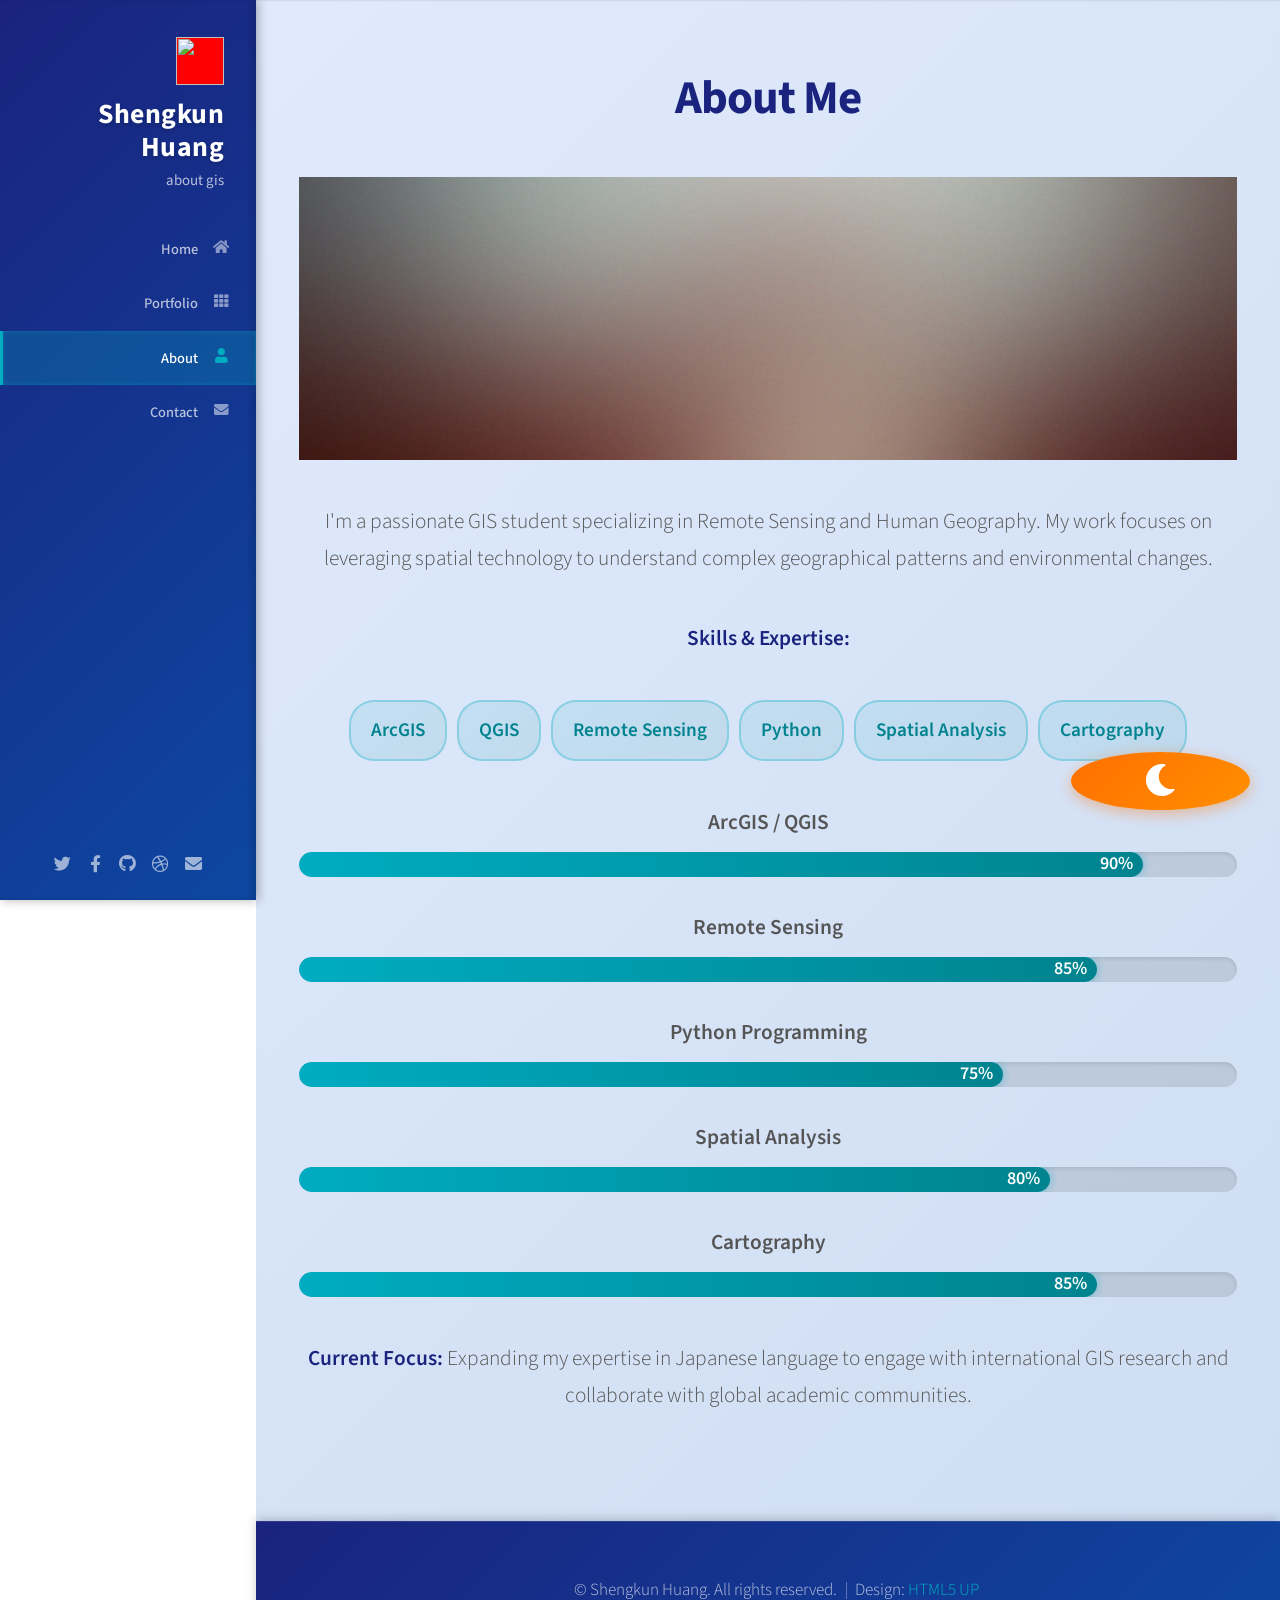
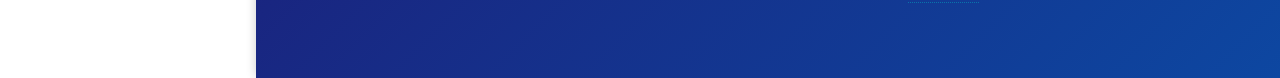
==== commit 13fe29a9: "最近更新" ====
--- a/about.html
+++ b/about.html
@@ -79,6 +79,39 @@
 								<li>Spatial Analysis</li>
 								<li>Cartography</li>
 							</ul>
+							
+							<div class="skill-progress-container">
+								<div class="skill-item">
+									<label>ArcGIS / QGIS</label>
+									<div class="skill-bar">
+										<div class="skill-progress" data-percent="90%" style="width: 0%;"></div>
+									</div>
+								</div>
+								<div class="skill-item">
+									<label>Remote Sensing</label>
+									<div class="skill-bar">
+										<div class="skill-progress" data-percent="85%" style="width: 0%;"></div>
+									</div>
+								</div>
+								<div class="skill-item">
+									<label>Python Programming</label>
+									<div class="skill-bar">
+										<div class="skill-progress" data-percent="75%" style="width: 0%;"></div>
+									</div>
+								</div>
+								<div class="skill-item">
+									<label>Spatial Analysis</label>
+									<div class="skill-bar">
+										<div class="skill-progress" data-percent="80%" style="width: 0%;"></div>
+									</div>
+								</div>
+								<div class="skill-item">
+									<label>Cartography</label>
+									<div class="skill-bar">
+										<div class="skill-progress" data-percent="85%" style="width: 0%;"></div>
+									</div>
+								</div>
+							</div>
 												
 							<p style="margin-top: 1.5em;"><strong>Current Focus:</strong> Expanding my expertise in Japanese language to engage with international GIS research and collaborate with global academic communities.</p>
 
@@ -102,6 +135,11 @@
 				<i class="icon solid fa-arrow-up"></i>
 			</button>
 
+		<!-- Theme Toggle Button -->
+			<button class="theme-toggle" id="themeToggle" onclick="toggleTheme()">
+				<i class="icon solid fa-moon" id="themeIcon"></i>
+			</button>
+
 		<!-- Scripts -->
 			<script src="assets/js/jquery.min.js"></script>
 			<script src="assets/js/jquery.scrolly.min.js"></script>
--- a/assets/css/main.css
+++ b/assets/css/main.css
@@ -2075,6 +2075,56 @@
 				transform: translateY(-2px);
 				box-shadow: 0 4px 12px rgba(0, 172, 193, 0.3);
 			}
+	
+	/* Skill Progress Bars */
+	
+		.skill-progress-container {
+			margin: 2em 0;
+		}
+	
+		.skill-item {
+			margin-bottom: 1.5em;
+		}
+	
+			.skill-item label {
+				display: block;
+				margin-bottom: 0.5em;
+				font-weight: 600;
+				color: inherit;
+			}
+	
+			.skill-bar {
+				width: 100%;
+				height: 25px;
+				background: rgba(0, 0, 0, 0.1);
+				border-radius: 15px;
+				overflow: hidden;
+				position: relative;
+				box-shadow: inset 0 2px 4px rgba(0, 0, 0, 0.1);
+			}
+	
+				.skill-progress {
+					height: 100%;
+					background: linear-gradient(90deg, #00acc1 0%, #00838f 100%);
+					border-radius: 15px;
+					-moz-transition: width 1.5s ease;
+					-webkit-transition: width 1.5s ease;
+					-ms-transition: width 1.5s ease;
+					transition: width 1.5s ease;
+					position: relative;
+					box-shadow: 0 0 10px rgba(0, 172, 193, 0.5);
+				}
+	
+					.skill-progress::after {
+						content: attr(data-percent);
+						position: absolute;
+						right: 10px;
+						top: 50%;
+						transform: translateY(-50%);
+						color: #fff;
+						font-size: 0.85em;
+						font-weight: 600;
+					}
 
 /* Icons */
 
@@ -2391,6 +2441,221 @@
 
 	.back-to-top:active {
 		transform: translateY(-2px);
+	}
+
+/* Theme Toggle Button */
+
+	.theme-toggle {
+		position: fixed;
+		bottom: 90px;
+		right: 30px;
+		width: 50px;
+		height: 50px;
+		background: linear-gradient(135deg, #ff6f00 0%, #ff8f00 100%);
+		color: #fff;
+		border-radius: 50%;
+		display: flex;
+		align-items: center;
+		justify-content: center;
+		cursor: pointer;
+		-moz-transition: all 0.3s ease;
+		-webkit-transition: all 0.3s ease;
+		-ms-transition: all 0.3s ease;
+		transition: all 0.3s ease;
+		box-shadow: 0 4px 15px rgba(255, 111, 0, 0.4);
+		z-index: 9999;
+		border: none;
+		font-size: 1.5em;
+	}
+
+	.theme-toggle:hover {
+		transform: translateY(-5px) rotate(180deg);
+		box-shadow: 0 6px 20px rgba(255, 111, 0, 0.6);
+	}
+
+/* Dark Theme */
+
+	body.dark-theme {
+		background: #1a1a2e;
+		color: #e0e0e0;
+	}
+
+	body.dark-theme #header {
+		background: linear-gradient(135deg, #16213e 0%, #0f3460 100%);
+	}
+
+	body.dark-theme #main > section.two {
+		background: linear-gradient(135deg, #1a1a2e 0%, #16213e 100%);
+	}
+
+	body.dark-theme #main > section.three {
+		background: linear-gradient(135deg, #0f3460 0%, #16213e 100%);
+	}
+
+	body.dark-theme #main > section.four {
+		background: linear-gradient(135deg, #1a1a2e 0%, #0f3460 100%);
+	}
+
+	body.dark-theme .item {
+		background: #16213e;
+		box-shadow: 0 4px 20px rgba(0, 0, 0, 0.3);
+	}
+
+	body.dark-theme .item header {
+		background: #16213e;
+		border-top-color: #0f3460;
+	}
+
+	body.dark-theme h2,
+	body.dark-theme h3 {
+		color: #00acc1;
+	}
+
+	body.dark-theme strong,
+	body.dark-theme b {
+		color: #00bcd4;
+	}
+
+	body.dark-theme form input[type="text"],
+	body.dark-theme form input[type="email"],
+	body.dark-theme form textarea {
+		background: #16213e;
+		border-color: #0f3460;
+		color: #e0e0e0;
+	}
+
+	body.dark-theme form input[type="text"]:focus,
+	body.dark-theme form input[type="email"]:focus,
+	body.dark-theme form textarea:focus {
+		background: #1a1a2e;
+		border-color: #00acc1;
+	}
+
+/* Form Validation */
+
+	form input.error,
+	form textarea.error {
+		border-color: #f44336 !important;
+		box-shadow: 0 0 10px rgba(244, 67, 54, 0.3) !important;
+	}
+
+	form input.success,
+	form textarea.success {
+		border-color: #4caf50 !important;
+		box-shadow: 0 0 10px rgba(76, 175, 80, 0.3) !important;
+	}
+
+	.error-message {
+		color: #f44336;
+		font-size: 0.85em;
+		margin-top: 0.3em;
+		display: none;
+	}
+
+	.error-message.show {
+		display: block;
+		-moz-animation: shake 0.5s;
+		-webkit-animation: shake 0.5s;
+		animation: shake 0.5s;
+	}
+
+	@-moz-keyframes shake {
+		0%, 100% { transform: translateX(0); }
+		25% { transform: translateX(-10px); }
+		75% { transform: translateX(10px); }
+	}
+
+	@-webkit-keyframes shake {
+		0%, 100% { transform: translateX(0); }
+		25% { transform: translateX(-10px); }
+		75% { transform: translateX(10px); }
+	}
+
+	@keyframes shake {
+		0%, 100% { transform: translateX(0); }
+		25% { transform: translateX(-10px); }
+		75% { transform: translateX(10px); }
+	}
+
+/* Lightbox */
+
+	.lightbox {
+		display: none;
+		position: fixed;
+		z-index: 10001;
+		padding-top: 50px;
+		left: 0;
+		top: 0;
+		width: 100%;
+		height: 100%;
+		overflow: auto;
+		background-color: rgba(0, 0, 0, 0.9);
+		-moz-transition: opacity 0.3s ease;
+		-webkit-transition: opacity 0.3s ease;
+		-ms-transition: opacity 0.3s ease;
+		transition: opacity 0.3s ease;
+	}
+
+	.lightbox.active {
+		display: block;
+	}
+
+	.lightbox-content {
+		margin: auto;
+		display: block;
+		max-width: 90%;
+		max-height: 85vh;
+		-moz-animation: zoomIn 0.3s;
+		-webkit-animation: zoomIn 0.3s;
+		animation: zoomIn 0.3s;
+		border-radius: 8px;
+		box-shadow: 0 10px 40px rgba(0, 0, 0, 0.5);
+	}
+
+	@-moz-keyframes zoomIn {
+		from { transform: scale(0); }
+		to { transform: scale(1); }
+	}
+
+	@-webkit-keyframes zoomIn {
+		from { transform: scale(0); }
+		to { transform: scale(1); }
+	}
+
+	@keyframes zoomIn {
+		from { transform: scale(0); }
+		to { transform: scale(1); }
+	}
+
+	.lightbox-close {
+		position: absolute;
+		top: 20px;
+		right: 35px;
+		color: #f1f1f1;
+		font-size: 40px;
+		font-weight: bold;
+		transition: 0.3s;
+		cursor: pointer;
+		z-index: 10002;
+	}
+
+	.lightbox-close:hover,
+	.lightbox-close:focus {
+		color: #00acc1;
+		text-decoration: none;
+		cursor: pointer;
+	}
+
+	.lightbox-caption {
+		margin: auto;
+		display: block;
+		width: 80%;
+		max-width: 700px;
+		text-align: center;
+		color: #ccc;
+		padding: 10px 0;
+		height: 150px;
+		font-size: 1.2em;
 	}
 
 /* Main */
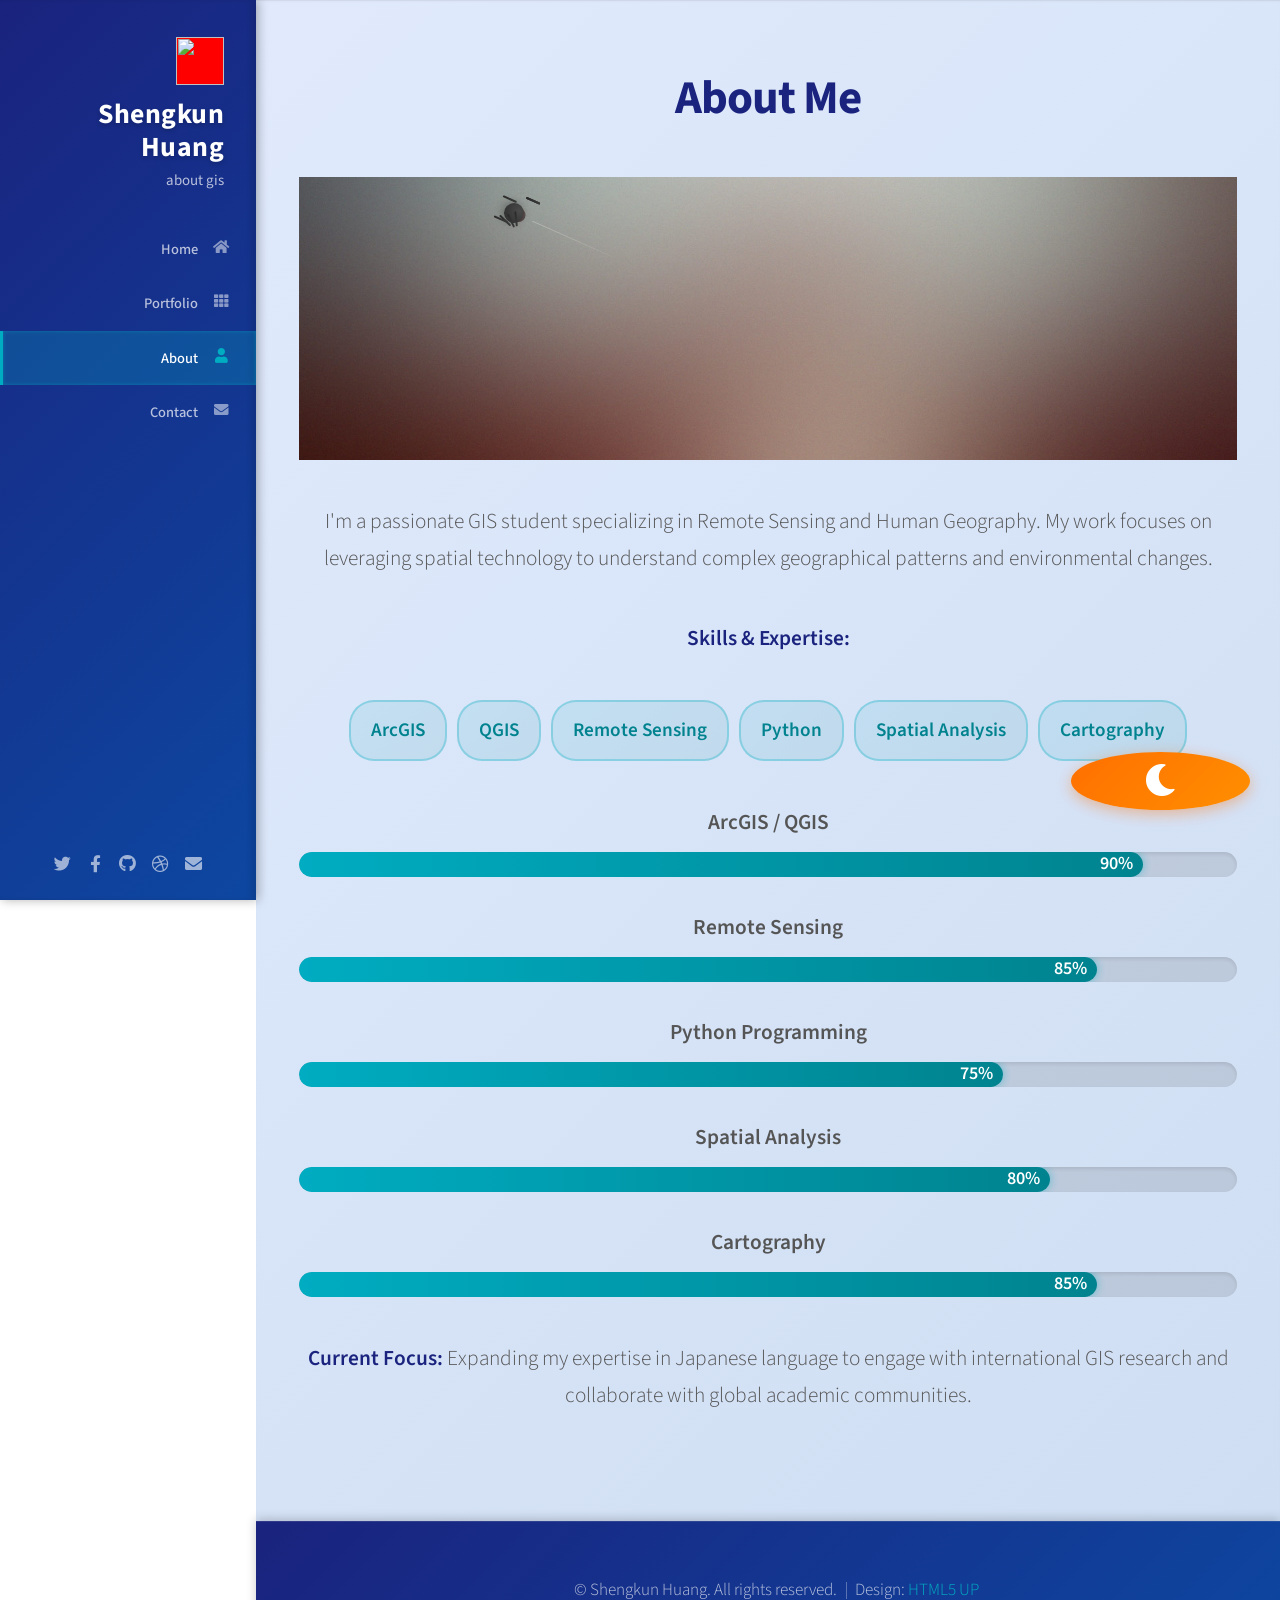
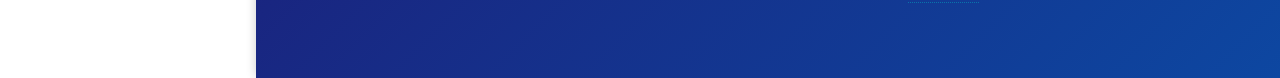
==== commit 77ef7c96: "最新的一次修改" ====
--- a/about.html
+++ b/about.html
@@ -140,6 +140,26 @@
 				<i class="icon solid fa-moon" id="themeIcon"></i>
 			</button>
 
+		<!-- Animated Spider -->
+			<div class="spider-container" id="spiderContainer">
+				<div class="spider" id="spider">
+					<div class="spider-web"></div>
+					<div class="spider-head">
+						<div class="spider-eye left"></div>
+						<div class="spider-eye right"></div>
+					</div>
+					<div class="spider-body"></div>
+					<div class="spider-leg"></div>
+					<div class="spider-leg"></div>
+					<div class="spider-leg"></div>
+					<div class="spider-leg"></div>
+					<div class="spider-leg"></div>
+					<div class="spider-leg"></div>
+					<div class="spider-leg"></div>
+					<div class="spider-leg"></div>
+				</div>
+			</div>
+
 		<!-- Scripts -->
 			<script src="assets/js/jquery.min.js"></script>
 			<script src="assets/js/jquery.scrolly.min.js"></script>
--- a/assets/css/main.css
+++ b/assets/css/main.css
@@ -2575,6 +2575,121 @@
 		0%, 100% { transform: translateX(0); }
 		25% { transform: translateX(-10px); }
 		75% { transform: translateX(10px); }
+	}
+
+/* Animated Spider */
+
+	.spider-container {
+		position: fixed;
+		z-index: 9998;
+		pointer-events: none;
+		transition: all 0.3s ease;
+	}
+
+	.spider {
+		width: 40px;
+		height: 40px;
+		position: relative;
+		animation: spiderMove 20s infinite linear;
+	}
+
+	.spider-body {
+		width: 20px;
+		height: 20px;
+		background: radial-gradient(circle at 30% 30%, #4a4a4a, #2a2a2a);
+		border-radius: 50%;
+		position: absolute;
+		top: 50%;
+		left: 50%;
+		transform: translate(-50%, -50%);
+		box-shadow: 0 2px 8px rgba(0, 0, 0, 0.3);
+	}
+
+	.spider-head {
+		width: 14px;
+		height: 14px;
+		background: radial-gradient(circle at 30% 30%, #5a5a5a, #3a3a3a);
+		border-radius: 50%;
+		position: absolute;
+		top: 20%;
+		left: 50%;
+		transform: translateX(-50%);
+	}
+
+	.spider-eye {
+		width: 4px;
+		height: 4px;
+		background: #ff0000;
+		border-radius: 50%;
+		position: absolute;
+		top: 4px;
+		box-shadow: 0 0 4px #ff0000;
+		animation: eyeGlow 2s infinite;
+	}
+
+	.spider-eye.left {
+		left: 3px;
+	}
+
+	.spider-eye.right {
+		right: 3px;
+	}
+
+	@keyframes eyeGlow {
+		0%, 100% { opacity: 1; box-shadow: 0 0 4px #ff0000; }
+		50% { opacity: 0.6; box-shadow: 0 0 8px #ff0000; }
+	}
+
+	.spider-leg {
+		width: 2px;
+		height: 15px;
+		background: linear-gradient(to bottom, #3a3a3a, #2a2a2a);
+		position: absolute;
+		transform-origin: top center;
+		border-radius: 1px;
+	}
+
+	.spider-leg:nth-child(1) { top: 30%; left: 20%; transform: rotate(-60deg); animation: legMove1 0.5s infinite alternate; }
+	.spider-leg:nth-child(2) { top: 35%; left: 15%; transform: rotate(-40deg); animation: legMove2 0.5s infinite alternate; }
+	.spider-leg:nth-child(3) { top: 45%; left: 15%; transform: rotate(-20deg); animation: legMove1 0.5s infinite alternate; }
+	.spider-leg:nth-child(4) { top: 55%; left: 20%; transform: rotate(0deg); animation: legMove2 0.5s infinite alternate; }
+	.spider-leg:nth-child(5) { top: 30%; right: 20%; transform: rotate(60deg); animation: legMove2 0.5s infinite alternate; }
+	.spider-leg:nth-child(6) { top: 35%; right: 15%; transform: rotate(40deg); animation: legMove1 0.5s infinite alternate; }
+	.spider-leg:nth-child(7) { top: 45%; right: 15%; transform: rotate(20deg); animation: legMove2 0.5s infinite alternate; }
+	.spider-leg:nth-child(8) { top: 55%; right: 20%; transform: rotate(0deg); animation: legMove1 0.5s infinite alternate; }
+
+	@keyframes legMove1 {
+		from { transform: rotate(-60deg) scaleY(1); }
+		to { transform: rotate(-70deg) scaleY(0.9); }
+	}
+
+	@keyframes legMove2 {
+		from { transform: rotate(-40deg) scaleY(1); }
+		to { transform: rotate(-30deg) scaleY(0.9); }
+	}
+
+	.spider-web {
+		position: absolute;
+		top: -100px;
+		left: 50%;
+		width: 1px;
+		height: 100px;
+		background: linear-gradient(to bottom, transparent, rgba(255, 255, 255, 0.3));
+		transform: translateX(-50%);
+	}
+
+	@keyframes spiderMove {
+		0% { transform: translate(0, 0) rotate(0deg); }
+		10% { transform: translate(100px, 50px) rotate(45deg); }
+		20% { transform: translate(200px, 0) rotate(90deg); }
+		30% { transform: translate(300px, -50px) rotate(135deg); }
+		40% { transform: translate(400px, 0) rotate(180deg); }
+		50% { transform: translate(300px, 50px) rotate(225deg); }
+		60% { transform: translate(200px, 100px) rotate(270deg); }
+		70% { transform: translate(100px, 50px) rotate(315deg); }
+		80% { transform: translate(0, 0) rotate(360deg); }
+		90% { transform: translate(-100px, -50px) rotate(315deg); }
+		100% { transform: translate(0, 0) rotate(0deg); }
 	}
 
 /* Lightbox */
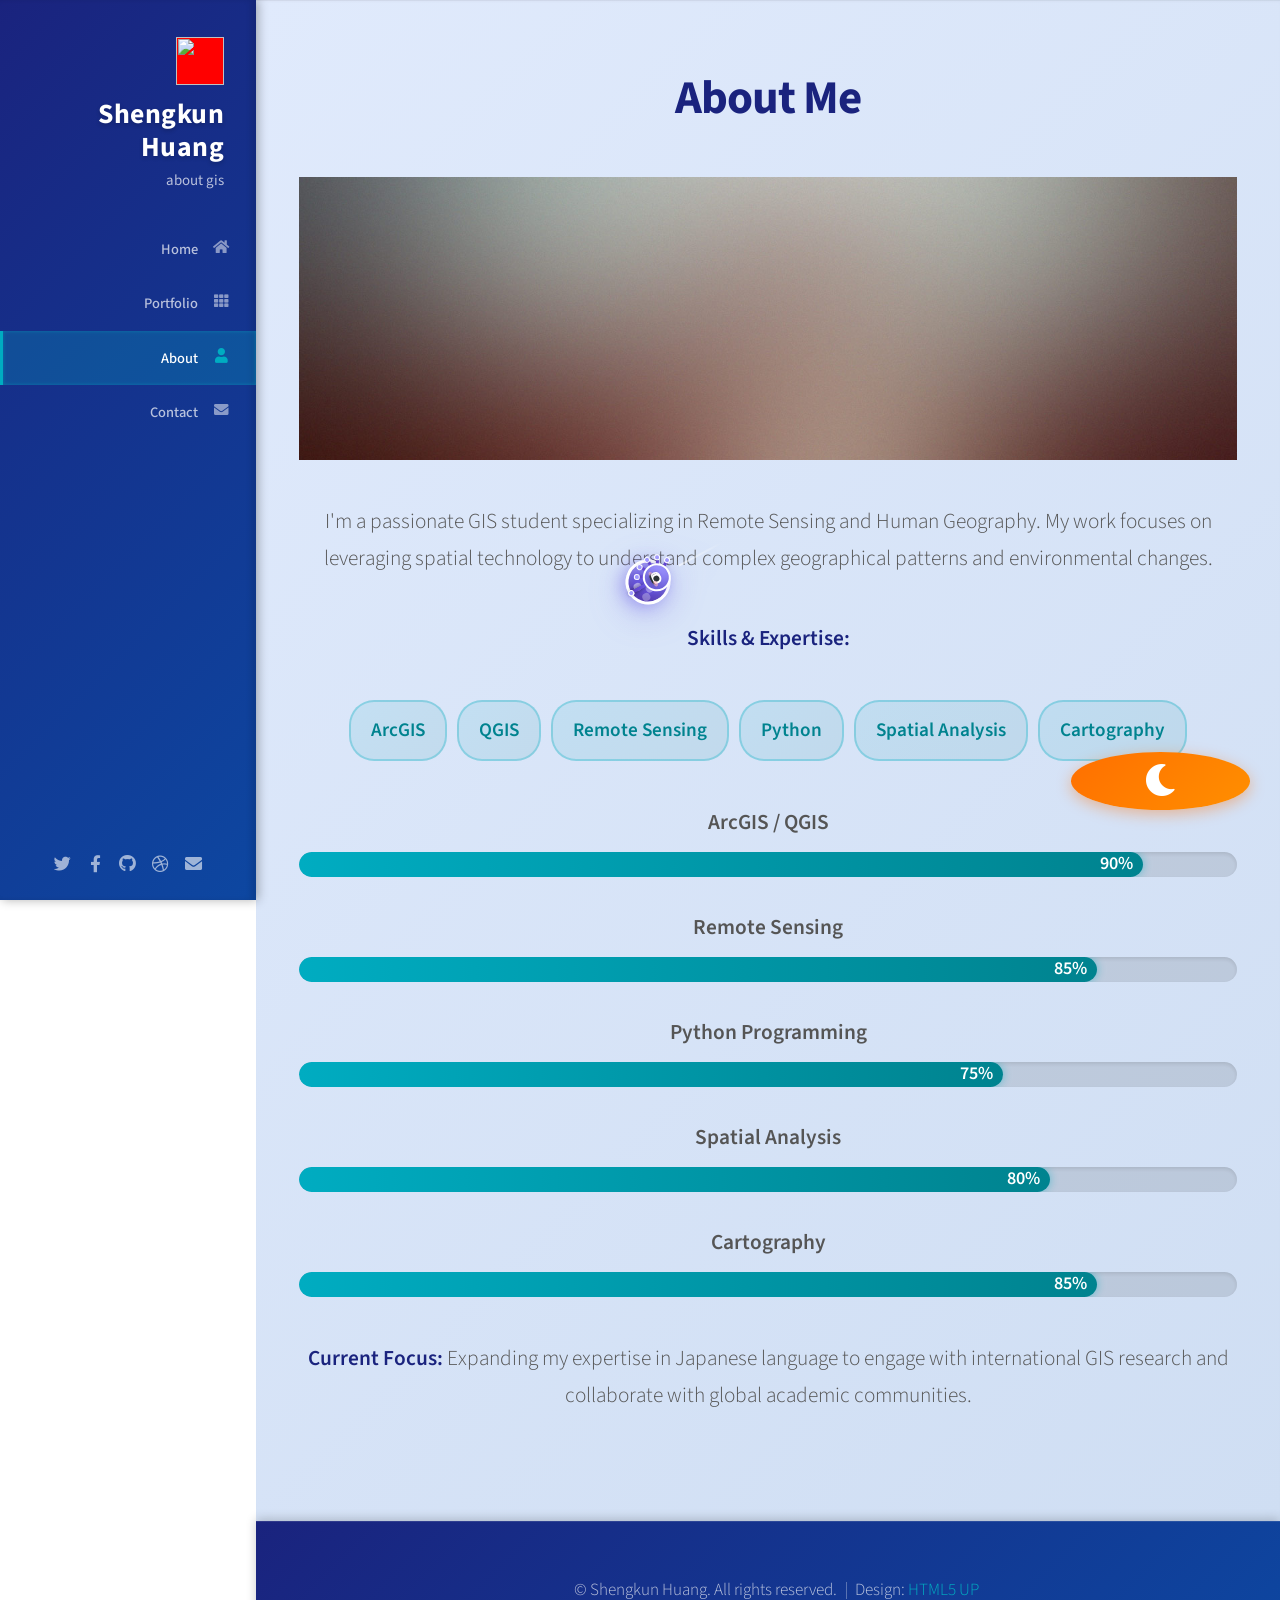
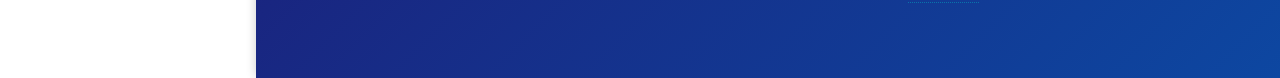
==== commit 92d76c60: "更新" ====
--- a/about.html
+++ b/about.html
@@ -147,6 +147,7 @@
 					<div class="spider-head">
 						<div class="spider-eye left"></div>
 						<div class="spider-eye right"></div>
+						<div class="spider-smile"></div>
 					</div>
 					<div class="spider-body"></div>
 					<div class="spider-leg"></div>
--- a/assets/css/main.css
+++ b/assets/css/main.css
@@ -2577,105 +2577,221 @@
 		75% { transform: translateX(10px); }
 	}
 
-/* Animated Spider */
+/* Animated Spider - Super Cute Version */
 
 	.spider-container {
 		position: fixed;
 		z-index: 9998;
-		pointer-events: none;
+		pointer-events: auto;
+		cursor: pointer;
 		transition: all 0.3s ease;
+		filter: drop-shadow(0 8px 16px rgba(108, 92, 231, 0.3));
+	}
+
+	.spider-container:hover {
+		transform: scale(1.15) rotate(5deg);
+		filter: drop-shadow(0 12px 24px rgba(108, 92, 231, 0.4));
 	}
 
 	.spider {
-		width: 40px;
-		height: 40px;
+		width: 70px;
+		height: 70px;
 		position: relative;
-		animation: spiderMove 20s infinite linear;
-	}
-
+		animation: spiderBounce 0.8s infinite alternate cubic-bezier(0.68, -0.55, 0.265, 1.55);
+	}
+
+	@keyframes spiderBounce {
+		from { transform: translateY(0) scale(1); }
+		to { transform: translateY(-8px) scale(1.05); }
+	}
+
+	/* Spider Body - Round and Adorable */
 	.spider-body {
-		width: 20px;
-		height: 20px;
-		background: radial-gradient(circle at 30% 30%, #4a4a4a, #2a2a2a);
+		width: 45px;
+		height: 45px;
+		background: linear-gradient(135deg, #a29bfe 0%, #6c5ce7 50%, #5f3dc4 100%);
 		border-radius: 50%;
 		position: absolute;
 		top: 50%;
 		left: 50%;
 		transform: translate(-50%, -50%);
-		box-shadow: 0 2px 8px rgba(0, 0, 0, 0.3);
-	}
-
+		box-shadow: 
+			inset -5px -5px 10px rgba(0, 0, 0, 0.15),
+			inset 5px 5px 10px rgba(255, 255, 255, 0.2),
+			0 5px 15px rgba(108, 92, 231, 0.4);
+		border: 3px solid #fff;
+	}
+
+	/* Cute white spots on body */
+	.spider-body::before {
+		content: '';
+		position: absolute;
+		width: 8px;
+		height: 8px;
+		background: rgba(255, 255, 255, 0.6);
+		border-radius: 50%;
+		top: 30%;
+		left: 25%;
+		box-shadow: 
+			12px 5px 0 rgba(255, 255, 255, 0.4),
+			5px 15px 0 rgba(255, 255, 255, 0.5),
+			18px 12px 0 rgba(255, 255, 255, 0.3);
+	}
+
+	/* Spider Head - Small and Round */
 	.spider-head {
-		width: 14px;
-		height: 14px;
-		background: radial-gradient(circle at 30% 30%, #5a5a5a, #3a3a3a);
+		width: 28px;
+		height: 28px;
+		background: linear-gradient(135deg, #a29bfe 0%, #6c5ce7 100%);
 		border-radius: 50%;
 		position: absolute;
-		top: 20%;
+		top: 15%;
 		left: 50%;
 		transform: translateX(-50%);
-	}
-
+		box-shadow: 
+			inset -3px -3px 6px rgba(0, 0, 0, 0.1),
+			0 3px 8px rgba(108, 92, 231, 0.3);
+		border: 2px solid #fff;
+		z-index: 2;
+	}
+
+	/* Big Cute Eyes */
 	.spider-eye {
-		width: 4px;
-		height: 4px;
-		background: #ff0000;
+		width: 10px;
+		height: 10px;
+		background: #fff;
 		border-radius: 50%;
 		position: absolute;
-		top: 4px;
-		box-shadow: 0 0 4px #ff0000;
-		animation: eyeGlow 2s infinite;
+		top: 35%;
+		box-shadow: 0 2px 4px rgba(0, 0, 0, 0.2);
+		overflow: hidden;
 	}
 
 	.spider-eye.left {
-		left: 3px;
+		left: 25%;
 	}
 
 	.spider-eye.right {
-		right: 3px;
-	}
-
-	@keyframes eyeGlow {
-		0%, 100% { opacity: 1; box-shadow: 0 0 4px #ff0000; }
-		50% { opacity: 0.6; box-shadow: 0 0 8px #ff0000; }
-	}
-
+		right: 25%;
+	}
+
+	/* Eye pupils - look around */
+	.spider-eye::after {
+		content: '';
+		width: 6px;
+		height: 6px;
+		background: #2d3436;
+		border-radius: 50%;
+		position: absolute;
+		top: 50%;
+		left: 50%;
+		transform: translate(-50%, -50%);
+		animation: eyeLook 3s infinite;
+	}
+
+	@keyframes eyeLook {
+		0%, 100% { transform: translate(-50%, -50%); }
+		25% { transform: translate(-30%, -50%); }
+		50% { transform: translate(-50%, -40%); }
+		75% { transform: translate(-70%, -50%); }
+	}
+
+	/* Blush marks - super cute! */
+	.spider-head::before,
+	.spider-head::after {
+		content: '';
+		width: 6px;
+		height: 4px;
+		background: rgba(255, 182, 193, 0.6);
+		border-radius: 50%;
+		position: absolute;
+		bottom: 25%;
+	}
+
+	.spider-head::before {
+		left: 15%;
+	}
+
+	.spider-head::after {
+		right: 15%;
+	}
+
+	/* Smile */
+	.spider-smile {
+		width: 12px;
+		height: 6px;
+		border-bottom: 2px solid #2d3436;
+		border-radius: 0 0 50% 50%;
+		position: absolute;
+		bottom: 20%;
+		left: 50%;
+		transform: translateX(-50%);
+	}
+
+	/* Legs - Thicker and Cuter */
 	.spider-leg {
+		width: 3px;
+		height: 20px;
+		background: linear-gradient(to bottom, #6c5ce7, #5f3dc4);
+		position: absolute;
+		top: 50%;
+		left: 50%;
+		transform-origin: top center;
+		border-radius: 2px;
+		box-shadow: 0 2px 4px rgba(0, 0, 0, 0.2);
+	}
+
+	/* Leg joints for cuteness */
+	.spider-leg::after {
+		content: '';
+		width: 6px;
+		height: 6px;
+		background: #a29bfe;
+		border-radius: 50%;
+		position: absolute;
+		bottom: -3px;
+		left: 50%;
+		transform: translateX(-50%);
+		border: 1px solid #fff;
+	}
+
+	/* Left side legs */
+	.spider-leg:nth-child(1) { transform: translate(-50%, -50%) rotate(-60deg); animation: legMove1 0.6s infinite alternate; }
+	.spider-leg:nth-child(2) { transform: translate(-50%, -50%) rotate(-30deg); animation: legMove2 0.6s infinite alternate; }
+	.spider-leg:nth-child(3) { transform: translate(-50%, -50%) rotate(0deg); animation: legMove1 0.6s infinite alternate; }
+	.spider-leg:nth-child(4) { transform: translate(-50%, -50%) rotate(30deg); animation: legMove2 0.6s infinite alternate; }
+
+	/* Right side legs */
+	.spider-leg:nth-child(5) { transform: translate(-50%, -50%) rotate(150deg); animation: legMove2 0.6s infinite alternate; }
+	.spider-leg:nth-child(6) { transform: translate(-50%, -50%) rotate(120deg); animation: legMove1 0.6s infinite alternate; }
+	.spider-leg:nth-child(7) { transform: translate(-50%, -50%) rotate(90deg); animation: legMove2 0.6s infinite alternate; }
+	.spider-leg:nth-child(8) { transform: translate(-50%, -50%) rotate(60deg); animation: legMove1 0.6s infinite alternate; }
+
+	@keyframes legMove1 {
+		from { transform: translate(-50%, -50%) rotate(var(--base-rotation, 0deg)) scaleY(1); }
+		to { transform: translate(-50%, -50%) rotate(calc(var(--base-rotation, 0deg) + 10deg)) scaleY(0.9); }
+	}
+
+	@keyframes legMove2 {
+		from { transform: translate(-50%, -50%) rotate(var(--base-rotation, 0deg)) scaleY(0.9); }
+		to { transform: translate(-50%, -50%) rotate(calc(var(--base-rotation, 0deg) - 10deg)) scaleY(1); }
+	}
+
+	/* Web thread - thin and elegant */
+	.spider-web {
 		width: 2px;
-		height: 15px;
-		background: linear-gradient(to bottom, #3a3a3a, #2a2a2a);
+		height: 50px;
+		background: linear-gradient(to bottom, transparent, rgba(255, 255, 255, 0.6));
 		position: absolute;
-		transform-origin: top center;
-		border-radius: 1px;
-	}
-
-	.spider-leg:nth-child(1) { top: 30%; left: 20%; transform: rotate(-60deg); animation: legMove1 0.5s infinite alternate; }
-	.spider-leg:nth-child(2) { top: 35%; left: 15%; transform: rotate(-40deg); animation: legMove2 0.5s infinite alternate; }
-	.spider-leg:nth-child(3) { top: 45%; left: 15%; transform: rotate(-20deg); animation: legMove1 0.5s infinite alternate; }
-	.spider-leg:nth-child(4) { top: 55%; left: 20%; transform: rotate(0deg); animation: legMove2 0.5s infinite alternate; }
-	.spider-leg:nth-child(5) { top: 30%; right: 20%; transform: rotate(60deg); animation: legMove2 0.5s infinite alternate; }
-	.spider-leg:nth-child(6) { top: 35%; right: 15%; transform: rotate(40deg); animation: legMove1 0.5s infinite alternate; }
-	.spider-leg:nth-child(7) { top: 45%; right: 15%; transform: rotate(20deg); animation: legMove2 0.5s infinite alternate; }
-	.spider-leg:nth-child(8) { top: 55%; right: 20%; transform: rotate(0deg); animation: legMove1 0.5s infinite alternate; }
-
-	@keyframes legMove1 {
-		from { transform: rotate(-60deg) scaleY(1); }
-		to { transform: rotate(-70deg) scaleY(0.9); }
-	}
-
-	@keyframes legMove2 {
-		from { transform: rotate(-40deg) scaleY(1); }
-		to { transform: rotate(-30deg) scaleY(0.9); }
-	}
-
-	.spider-web {
-		position: absolute;
-		top: -100px;
+		top: -50px;
 		left: 50%;
-		width: 1px;
-		height: 100px;
-		background: linear-gradient(to bottom, transparent, rgba(255, 255, 255, 0.3));
 		transform: translateX(-50%);
+		animation: webSway 2s infinite ease-in-out;
+	}
+
+	@keyframes webSway {
+		0%, 100% { transform: translateX(-50%) rotate(-5deg); }
+		50% { transform: translateX(-50%) rotate(5deg); }
 	}
 
 	@keyframes spiderMove {
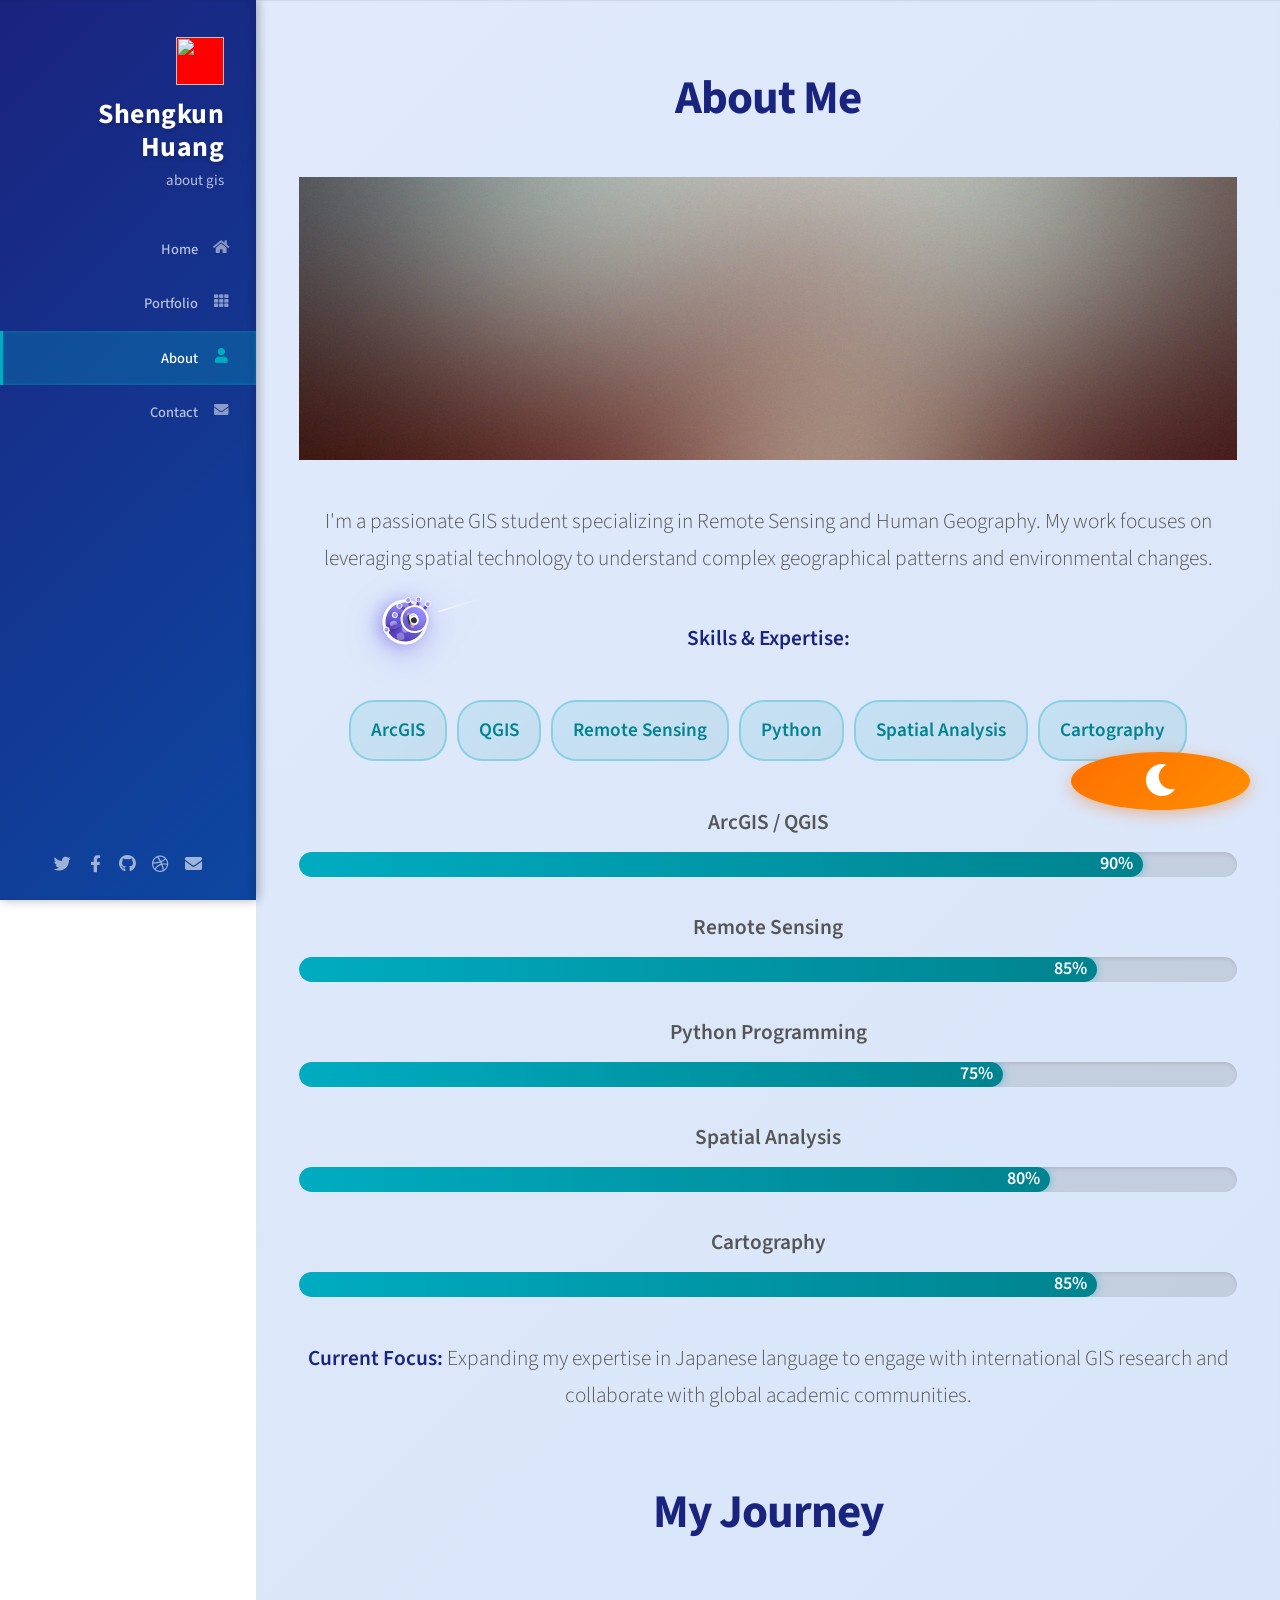
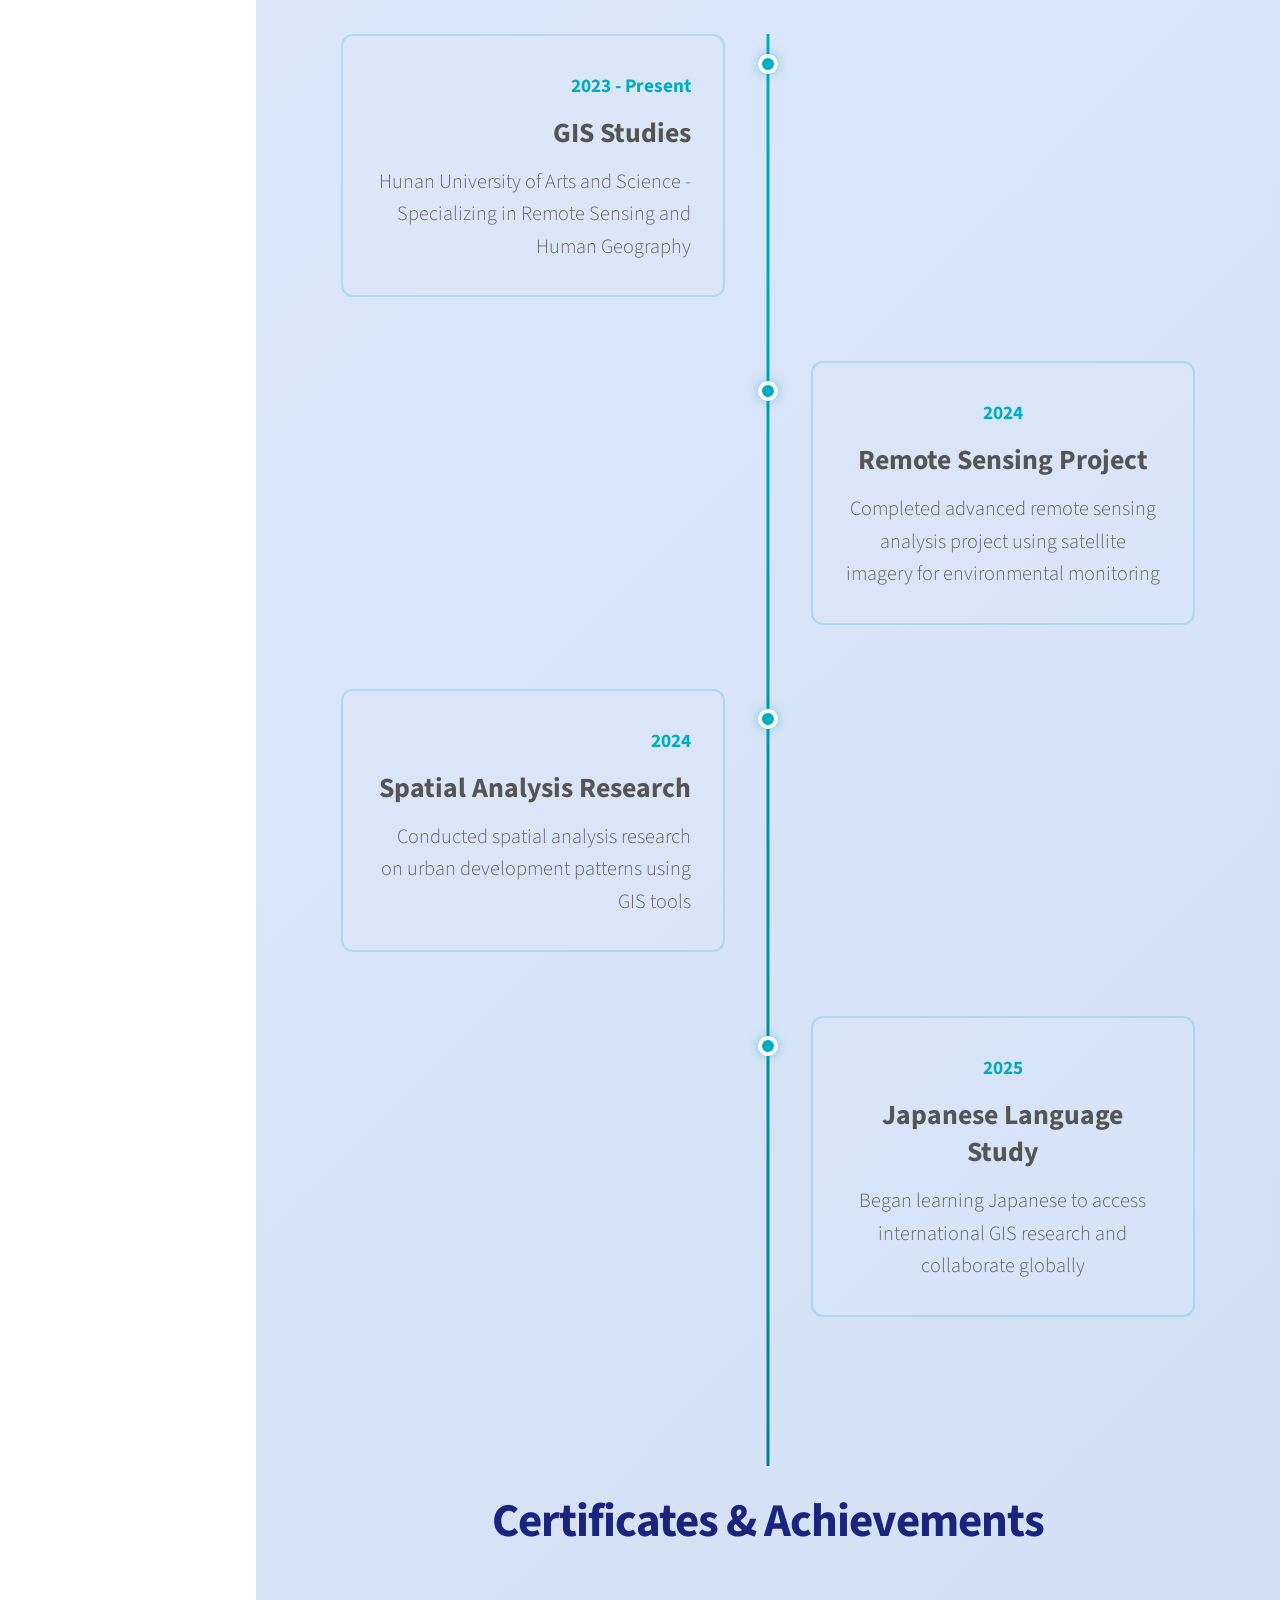
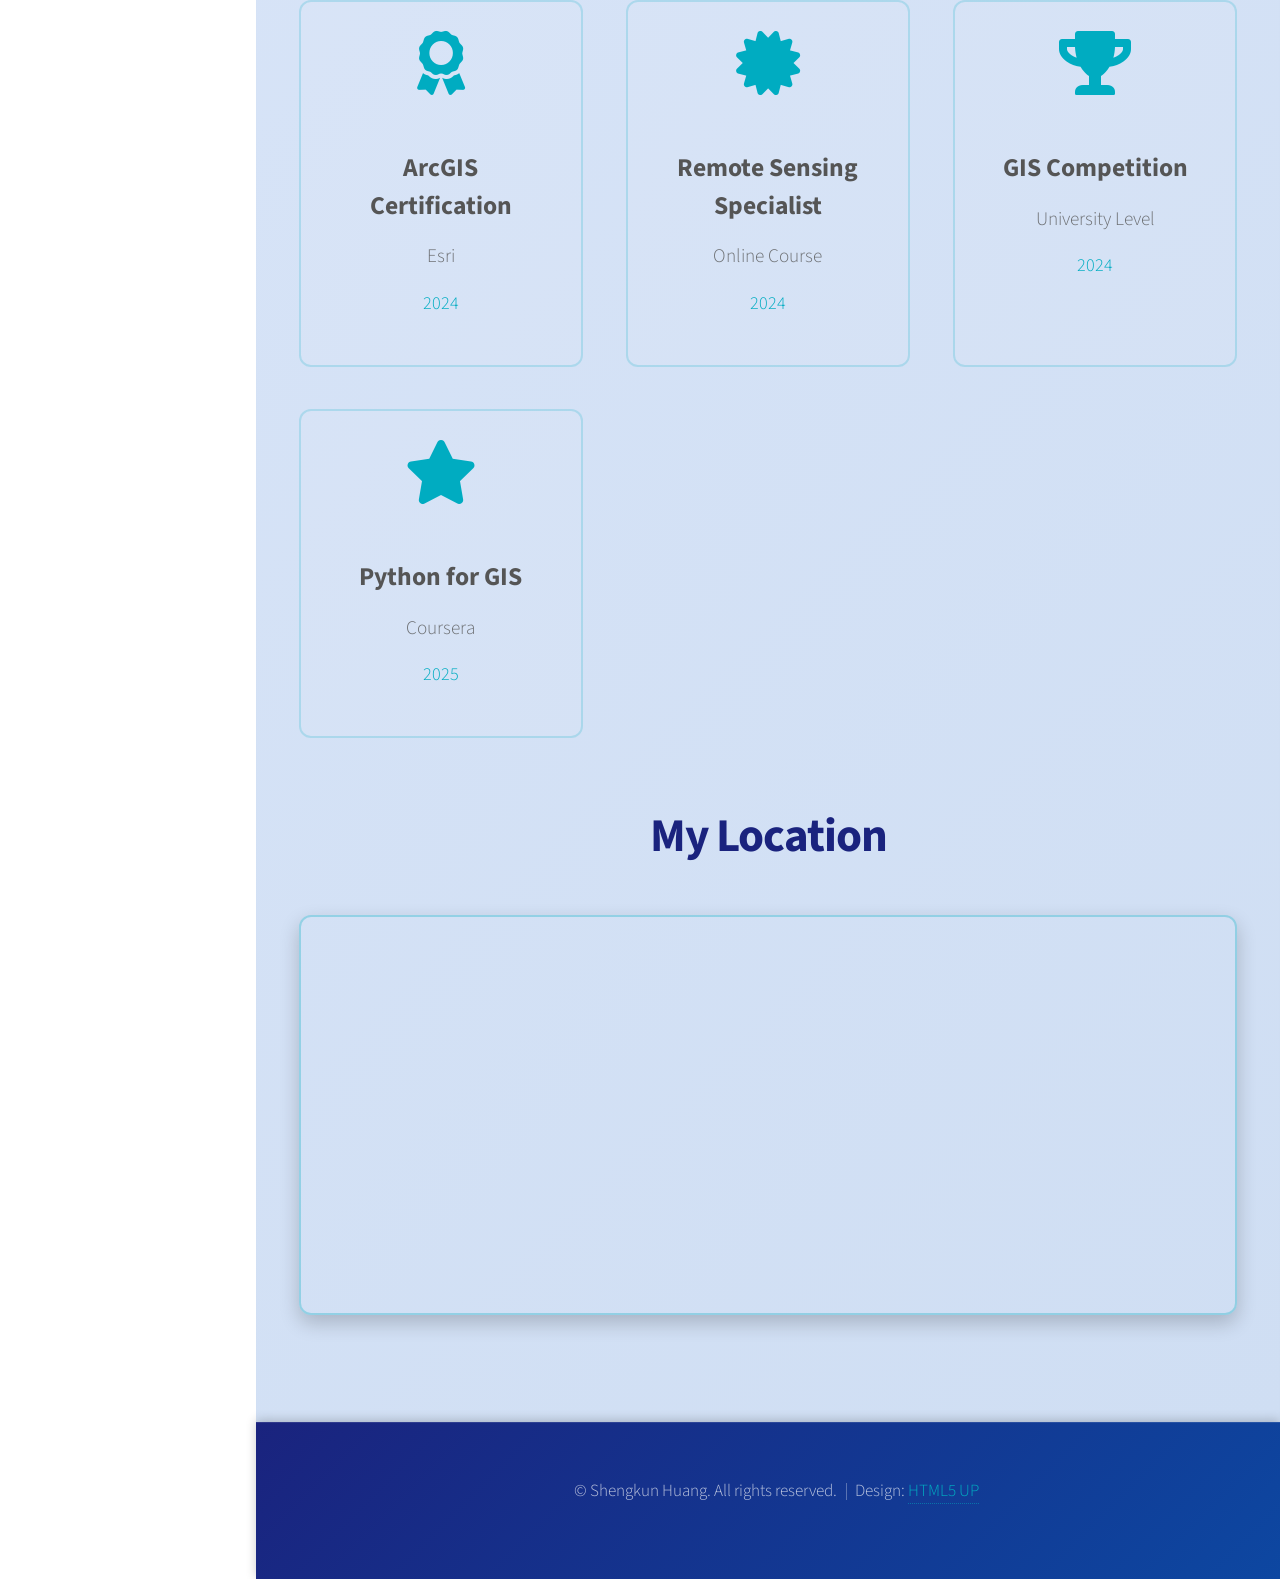
==== commit 2da04dca: "11" ====
--- a/about.html
+++ b/about.html
@@ -114,6 +114,101 @@
 							</div>
 												
 							<p style="margin-top: 1.5em;"><strong>Current Focus:</strong> Expanding my expertise in Japanese language to engage with international GIS research and collaborate with global academic communities.</p>
+							
+								<!-- Timeline -->
+								<header style="margin-top: 3em;">
+									<h2>My Journey</h2>
+								</header>
+														
+								<div class="timeline">
+									<div class="timeline-item">
+										<div class="timeline-dot"></div>
+										<div class="timeline-content">
+											<div class="timeline-date">2023 - Present</div>
+											<div class="timeline-title">GIS Studies</div>
+											<div class="timeline-description">Hunan University of Arts and Science - Specializing in Remote Sensing and Human Geography</div>
+										</div>
+									</div>
+															
+									<div class="timeline-item">
+										<div class="timeline-dot"></div>
+										<div class="timeline-content">
+											<div class="timeline-date">2024</div>
+											<div class="timeline-title">Remote Sensing Project</div>
+											<div class="timeline-description">Completed advanced remote sensing analysis project using satellite imagery for environmental monitoring</div>
+										</div>
+									</div>
+															
+									<div class="timeline-item">
+										<div class="timeline-dot"></div>
+										<div class="timeline-content">
+											<div class="timeline-date">2024</div>
+											<div class="timeline-title">Spatial Analysis Research</div>
+											<div class="timeline-description">Conducted spatial analysis research on urban development patterns using GIS tools</div>
+										</div>
+									</div>
+															
+									<div class="timeline-item">
+										<div class="timeline-dot"></div>
+										<div class="timeline-content">
+											<div class="timeline-date">2025</div>
+											<div class="timeline-title">Japanese Language Study</div>
+											<div class="timeline-description">Began learning Japanese to access international GIS research and collaborate globally</div>
+										</div>
+									</div>
+								</div>
+							
+								<!-- Certificates -->
+								<header style="margin-top: 3em;">
+									<h2>Certificates & Achievements</h2>
+								</header>
+														
+								<div class="certificates-grid">
+									<div class="certificate-card">
+										<div class="certificate-icon">
+											<i class="icon solid fa-award"></i>
+										</div>
+										<div class="certificate-title">ArcGIS Certification</div>
+										<div class="certificate-org">Esri</div>
+										<div class="certificate-date">2024</div>
+									</div>
+															
+									<div class="certificate-card">
+										<div class="certificate-icon">
+											<i class="icon solid fa-certificate"></i>
+										</div>
+										<div class="certificate-title">Remote Sensing Specialist</div>
+										<div class="certificate-org">Online Course</div>
+										<div class="certificate-date">2024</div>
+									</div>
+															
+									<div class="certificate-card">
+										<div class="certificate-icon">
+											<i class="icon solid fa-trophy"></i>
+										</div>
+										<div class="certificate-title">GIS Competition</div>
+										<div class="certificate-org">University Level</div>
+										<div class="certificate-date">2024</div>
+									</div>
+															
+									<div class="certificate-card">
+										<div class="certificate-icon">
+											<i class="icon solid fa-star"></i>
+										</div>
+										<div class="certificate-title">Python for GIS</div>
+										<div class="certificate-org">Coursera</div>
+										<div class="certificate-date">2025</div>
+									</div>
+								</div>
+							
+								<!-- Map Location -->
+								<header style="margin-top: 3em;">
+									<h2>My Location</h2>
+								</header>
+														
+								<div class="map-container">
+									<iframe src="https://www.google.com/maps/embed?pb=!1m18!1m12!1m3!1d3389579.264797604!2d109.5!3d28.5!2m3!1f0!2f0!3f0!3m2!1i1024!2i768!4f13.1!3m3!1m2!1s0x36a1384c2b1b1b1b%3A0x1b1b1b1b1b1b1b1b!2sHunan%2C%20China!5e0!3m2!1sen!2scn!4v1234567890" allowfullscreen="" loading="lazy"></iframe>
+								</div>
 
 						</div>
 					</section>
--- a/assets/css/main.css
+++ b/assets/css/main.css
@@ -2792,6 +2792,352 @@
 	@keyframes webSway {
 		0%, 100% { transform: translateX(-50%) rotate(-5deg); }
 		50% { transform: translateX(-50%) rotate(5deg); }
+	}
+
+/* Statistics Counter */
+
+	.stats-container {
+		display: flex;
+		justify-content: space-around;
+		flex-wrap: wrap;
+		margin: 3em 0;
+		gap: 2em;
+	}
+
+	.stat-item {
+		text-align: center;
+		padding: 2em;
+		background: rgba(255, 255, 255, 0.05);
+		border-radius: 12px;
+		flex: 1;
+		min-width: 150px;
+		transition: all 0.3s ease;
+		border: 2px solid rgba(0, 172, 193, 0.2);
+	}
+
+	.stat-item:hover {
+		transform: translateY(-5px);
+		box-shadow: 0 8px 20px rgba(0, 172, 193, 0.3);
+		border-color: #00acc1;
+	}
+
+	.stat-number {
+		font-size: 3em;
+		font-weight: bold;
+		color: #00acc1;
+		display: block;
+		margin-bottom: 0.5em;
+	}
+
+	.stat-label {
+		font-size: 1em;
+		color: inherit;
+		opacity: 0.8;
+	}
+
+/* Timeline */
+
+	.timeline {
+		position: relative;
+		padding: 2em 0;
+		margin: 2em 0;
+	}
+
+	.timeline::before {
+		content: '';
+		position: absolute;
+		left: 50%;
+		transform: translateX(-50%);
+		width: 3px;
+		height: 100%;
+		background: linear-gradient(to bottom, #00acc1, #00838f);
+	}
+
+	.timeline-item {
+		position: relative;
+		margin-bottom: 3em;
+		width: 50%;
+		padding: 0 2em;
+	}
+
+	.timeline-item:nth-child(odd) {
+		left: 0;
+		text-align: right;
+	}
+
+	.timeline-item:nth-child(even) {
+		left: 50%;
+	}
+
+	.timeline-content {
+		background: rgba(255, 255, 255, 0.05);
+		padding: 1.5em;
+		border-radius: 12px;
+		border: 2px solid rgba(0, 172, 193, 0.2);
+		transition: all 0.3s ease;
+	}
+
+	.timeline-content:hover {
+		border-color: #00acc1;
+		box-shadow: 0 8px 20px rgba(0, 172, 193, 0.2);
+		transform: scale(1.02);
+	}
+
+	.timeline-dot {
+		position: absolute;
+		width: 20px;
+		height: 20px;
+		background: #00acc1;
+		border-radius: 50%;
+		top: 20px;
+		border: 4px solid #fff;
+		box-shadow: 0 0 10px rgba(0, 172, 193, 0.5);
+	}
+
+	.timeline-item:nth-child(odd) .timeline-dot {
+		right: -10px;
+	}
+
+	.timeline-item:nth-child(even) .timeline-dot {
+		left: -10px;
+	}
+
+	.timeline-date {
+		font-weight: bold;
+		color: #00acc1;
+		margin-bottom: 0.5em;
+		font-size: 0.9em;
+	}
+
+	.timeline-title {
+		font-size: 1.3em;
+		font-weight: bold;
+		margin-bottom: 0.5em;
+	}
+
+	.timeline-description {
+		font-size: 0.95em;
+		opacity: 0.9;
+		line-height: 1.6;
+	}
+
+/* Filter Buttons */
+
+	.filter-buttons {
+		display: flex;
+		justify-content: center;
+		gap: 1em;
+		margin: 2em 0;
+		flex-wrap: wrap;
+	}
+
+	.filter-btn {
+		padding: 0.8em 1.5em;
+		background: rgba(0, 172, 193, 0.1);
+		border: 2px solid rgba(0, 172, 193, 0.3);
+		border-radius: 25px;
+		cursor: pointer;
+		transition: all 0.3s ease;
+		color: inherit;
+		font-weight: 600;
+	}
+
+	.filter-btn:hover,
+	.filter-btn.active {
+		background: linear-gradient(135deg, #00acc1 0%, #00838f 100%);
+		color: #fff;
+		border-color: #00acc1;
+		transform: translateY(-2px);
+		box-shadow: 0 4px 12px rgba(0, 172, 193, 0.3);
+	}
+
+	.portfolio-item {
+		transition: all 0.4s ease;
+	}
+
+	.portfolio-item.hidden {
+		display: none;
+	}
+
+	.portfolio-item.show {
+		display: block;
+		animation: fadeInUp 0.5s ease;
+	}
+
+	@keyframes fadeInUp {
+		from {
+			opacity: 0;
+			transform: translateY(20px);
+		}
+		to {
+			opacity: 1;
+			transform: translateY(0);
+		}
+	}
+
+/* Blog Cards */
+
+	.blog-grid {
+		display: grid;
+		grid-template-columns: repeat(auto-fit, minmax(300px, 1fr));
+		gap: 2em;
+		margin: 2em 0;
+	}
+
+	.blog-card {
+		background: rgba(255, 255, 255, 0.05);
+		border-radius: 12px;
+		overflow: hidden;
+		border: 2px solid rgba(0, 172, 193, 0.2);
+		transition: all 0.3s ease;
+	}
+
+	.blog-card:hover {
+		transform: translateY(-5px);
+		box-shadow: 0 8px 20px rgba(0, 172, 193, 0.3);
+		border-color: #00acc1;
+	}
+
+	.blog-image {
+		width: 100%;
+		height: 200px;
+		object-fit: cover;
+	}
+
+	.blog-content {
+		padding: 1.5em;
+	}
+
+	.blog-date {
+		font-size: 0.85em;
+		color: #00acc1;
+		margin-bottom: 0.5em;
+	}
+
+	.blog-title {
+		font-size: 1.3em;
+		font-weight: bold;
+		margin-bottom: 0.8em;
+	}
+
+	.blog-excerpt {
+		font-size: 0.95em;
+		line-height: 1.6;
+		opacity: 0.9;
+		margin-bottom: 1em;
+	}
+
+	.blog-link {
+		color: #00acc1;
+		text-decoration: none;
+		font-weight: 600;
+		transition: all 0.3s ease;
+	}
+
+	.blog-link:hover {
+		color: #00838f;
+		text-decoration: underline;
+	}
+
+/* Certificate Cards */
+
+	.certificates-grid {
+		display: grid;
+		grid-template-columns: repeat(auto-fit, minmax(250px, 1fr));
+		gap: 2em;
+		margin: 2em 0;
+	}
+
+	.certificate-card {
+		background: rgba(255, 255, 255, 0.05);
+		border-radius: 12px;
+		padding: 2em;
+		text-align: center;
+		border: 2px solid rgba(0, 172, 193, 0.2);
+		transition: all 0.3s ease;
+	}
+
+	.certificate-card:hover {
+		transform: translateY(-5px);
+		box-shadow: 0 8px 20px rgba(0, 172, 193, 0.3);
+		border-color: #00acc1;
+	}
+
+	.certificate-icon {
+		font-size: 3em;
+		color: #00acc1;
+		margin-bottom: 1em;
+	}
+
+	.certificate-title {
+		font-size: 1.2em;
+		font-weight: bold;
+		margin-bottom: 0.5em;
+	}
+
+	.certificate-org {
+		font-size: 0.9em;
+		opacity: 0.8;
+		margin-bottom: 0.5em;
+	}
+
+	.certificate-date {
+		font-size: 0.85em;
+		color: #00acc1;
+	}
+
+/* Map Container */
+
+	.map-container {
+		width: 100%;
+		height: 400px;
+		border-radius: 12px;
+		overflow: hidden;
+		margin: 2em 0;
+		border: 2px solid rgba(0, 172, 193, 0.3);
+		box-shadow: 0 8px 20px rgba(0, 0, 0, 0.2);
+	}
+
+	.map-container iframe {
+		width: 100%;
+		height: 100%;
+		border: none;
+	}
+
+/* Particles Background */
+
+	.particles-container {
+		position: absolute;
+		top: 0;
+		left: 0;
+		width: 100%;
+		height: 100%;
+		overflow: hidden;
+		z-index: 0;
+	}
+
+	.particle {
+		position: absolute;
+		background: rgba(0, 172, 193, 0.6);
+		border-radius: 50%;
+		animation: float 15s infinite;
+	}
+
+	@keyframes float {
+		0%, 100% {
+			transform: translateY(0) translateX(0);
+			opacity: 0;
+		}
+		10% {
+			opacity: 1;
+		}
+		90% {
+			opacity: 1;
+		}
+		100% {
+			transform: translateY(-100vh) translateX(100px);
+			opacity: 0;
+		}
 	}
 
 	@keyframes spiderMove {
